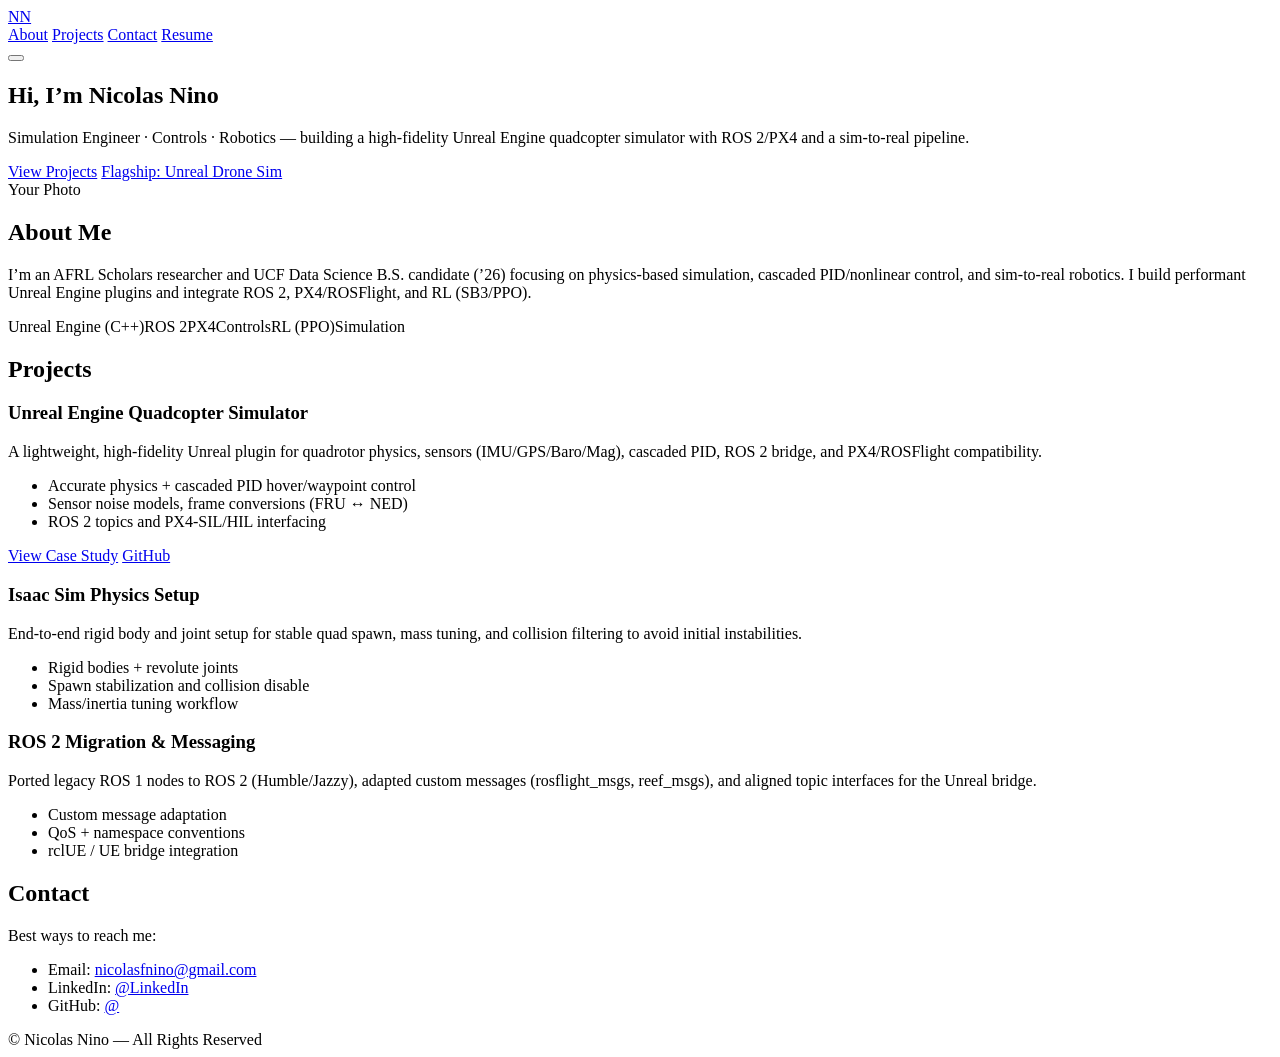
==== index.html @ 5be348af "Add files via upload" ====
<!DOCTYPE html>
<html lang="en">
<head>
  <meta charset="utf-8" />
  <meta name="viewport" content="width=device-width, initial-scale=1" />
  <title>Nicolas Nino — Portfolio</title>
  <meta name="description" content="Simulation Engineer portfolio — Unreal Engine drone simulation, controls, ROS 2, PX4, sim-to-real." />
  <link rel="preconnect" href="https://fonts.gstatic.com" crossorigin>
  <link href="https://fonts.googleapis.com/css2?family=Inter:wght@400;600;700&display=swap" rel="stylesheet">
  <link rel="stylesheet" href="assets/css/styles.css" />
  <link rel="icon" href="data:,">
  <script type="application/ld+json">
  {
    "@context": "https://schema.org",
    "@type": "Person",
    "name": "Nicolas Nino",
    "jobTitle": "Simulation Engineer",
    "url": "https://<your-github-username>.github.io",
    "sameAs": ["https://github.com/<your-github-username>", "https://www.linkedin.com/in/<your-linkedin>"]
  }
  </script>
</head>
<body>
  <header class="site-header">
    <div class="container nav-wrap">
      <a class="brand" href="/">NN</a>
      <nav id="main-nav" class="nav">
        <a href="#about">About</a>
        <a href="#projects">Projects</a>
        <a href="#contact">Contact</a>
        <a class="btn" href="Nicolas_Nino_Resume.pdf">Resume</a>
      </nav>
      <button class="hamburger" id="hamburger" aria-label="Toggle navigation" aria-expanded="false">
        <span></span><span></span><span></span>
      </button>
    </div>
  </header>

  <main>
    <section class="hero">
      <div class="container hero-grid">
        <div class="hero-text">
          <h1>Hi, I’m <span class="accent">Nicolas Nino</span></h1>
          <p class="subtitle">Simulation Engineer · Controls · Robotics — building a high‑fidelity Unreal Engine quadcopter simulator with ROS 2/PX4 and a sim‑to‑real pipeline.</p>
          <div class="cta-row">
            <a class="btn" href="#projects">View Projects</a>
            <a class="btn ghost" href="projects/unreal-drone.html">Flagship: Unreal Drone Sim</a>
          </div>
        </div>
        <div class="hero-photo">
          <!-- Replace with your own headshot at /assets/img/headshot.jpg -->
          <div class="photo-placeholder">Your Photo</div>
        </div>
      </div>
    </section>

    <section id="about" class="section">
      <div class="container">
        <h2>About Me</h2>
        <p>
          I’m an AFRL Scholars researcher and UCF Data Science B.S. candidate (’26) focusing on
          physics‑based simulation, cascaded PID/nonlinear control, and sim‑to‑real robotics.
          I build performant Unreal Engine plugins and integrate ROS 2, PX4/ROSFlight, and RL (SB3/PPO).
        </p>
        <p class="tags">
          <span>Unreal Engine (C++)</span><span>ROS 2</span><span>PX4</span><span>Controls</span><span>RL (PPO)</span><span>Simulation</span>
        </p>
      </div>
    </section>

    <section id="projects" class="section">
      <div class="container">
        <h2>Projects</h2>

        <div class="cards">
          <article class="card">
            <h3>Unreal Engine Quadcopter Simulator</h3>
            <p>A lightweight, high‑fidelity Unreal plugin for quadrotor physics, sensors (IMU/GPS/Baro/Mag), cascaded PID, ROS 2 bridge, and PX4/ROSFlight compatibility.</p>
            <ul class="bullets">
              <li>Accurate physics + cascaded PID hover/waypoint control</li>
              <li>Sensor noise models, frame conversions (FRU ↔ NED)</li>
              <li>ROS 2 topics and PX4‑SIL/HIL interfacing</li>
            </ul>
            <div class="card-actions">
              <a class="btn" href="projects/unreal-drone.html">View Case Study</a>
              <a class="btn ghost" href="https://github.com/<your-github-username>/<your-repo>">GitHub</a>
            </div>
          </article>

          <article class="card">
            <h3>Isaac Sim Physics Setup</h3>
            <p>End‑to‑end rigid body and joint setup for stable quad spawn, mass tuning, and collision filtering to avoid initial instabilities.</p>
            <ul class="bullets">
              <li>Rigid bodies + revolute joints</li>
              <li>Spawn stabilization and collision disable</li>
              <li>Mass/inertia tuning workflow</li>
            </ul>
          </article>

          <article class="card">
            <h3>ROS 2 Migration & Messaging</h3>
            <p>Ported legacy ROS 1 nodes to ROS 2 (Humble/Jazzy), adapted custom messages (rosflight_msgs, reef_msgs), and aligned topic interfaces for the Unreal bridge.</p>
            <ul class="bullets">
              <li>Custom message adaptation</li>
              <li>QoS + namespace conventions</li>
              <li>rclUE / UE bridge integration</li>
            </ul>
          </article>
        </div>
      </div>
    </section>

    <section id="contact" class="section">
      <div class="container">
        <h2>Contact</h2>
        <p>Best ways to reach me:</p>
        <ul class="contact-list">
          <li>Email: <a href="mailto:nicolasfnino@gmail.com">nicolasfnino@gmail.com</a></li>
          <li>LinkedIn: <a href="https://www.linkedin.com/in/<your-linkedin>">@LinkedIn</a></li>
          <li>GitHub: <a href="https://github.com/<your-github-username>">@<your-github-username></a></li>
        </ul>
      </div>
    </section>
  </main>

  <footer class="site-footer">
    <div class="container">
      © <span id="year"></span> Nicolas Nino — All Rights Reserved
    </div>
  </footer>

  <script src="assets/js/main.js"></script>
</body>
</html>
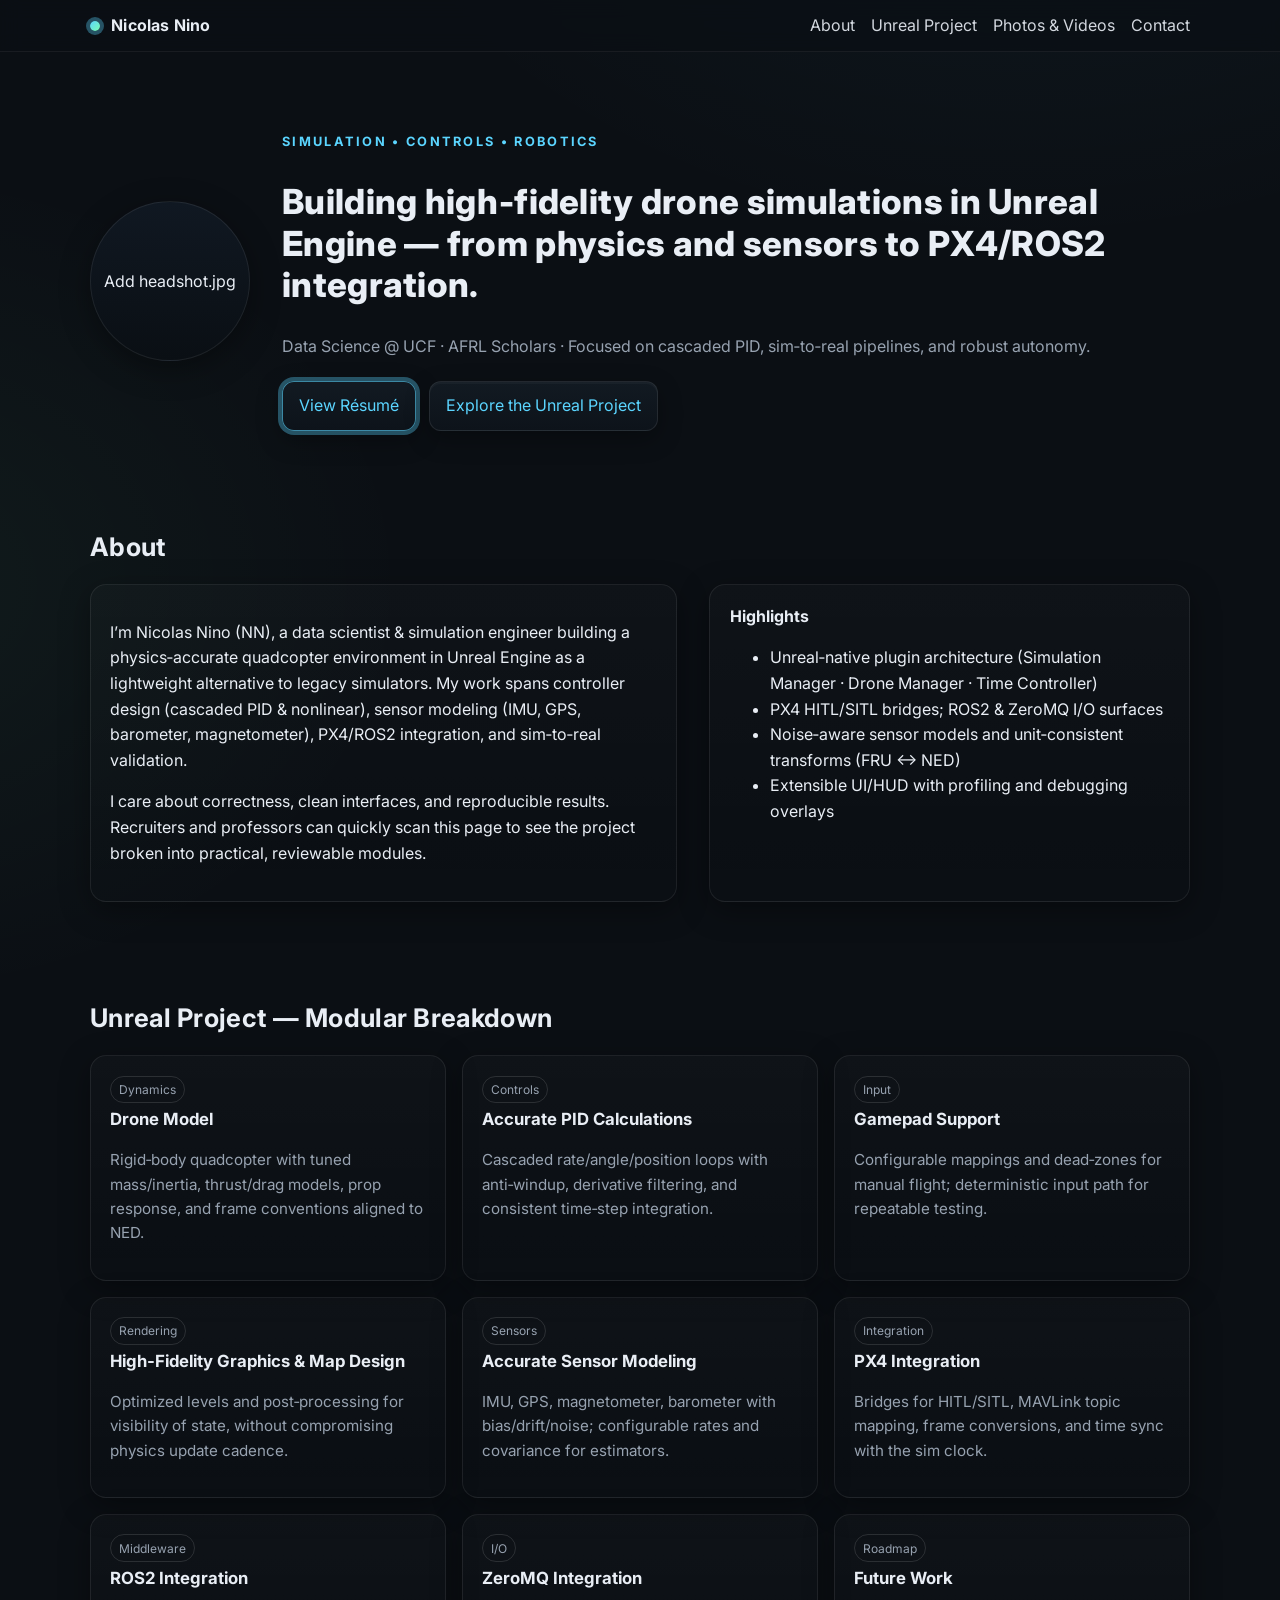
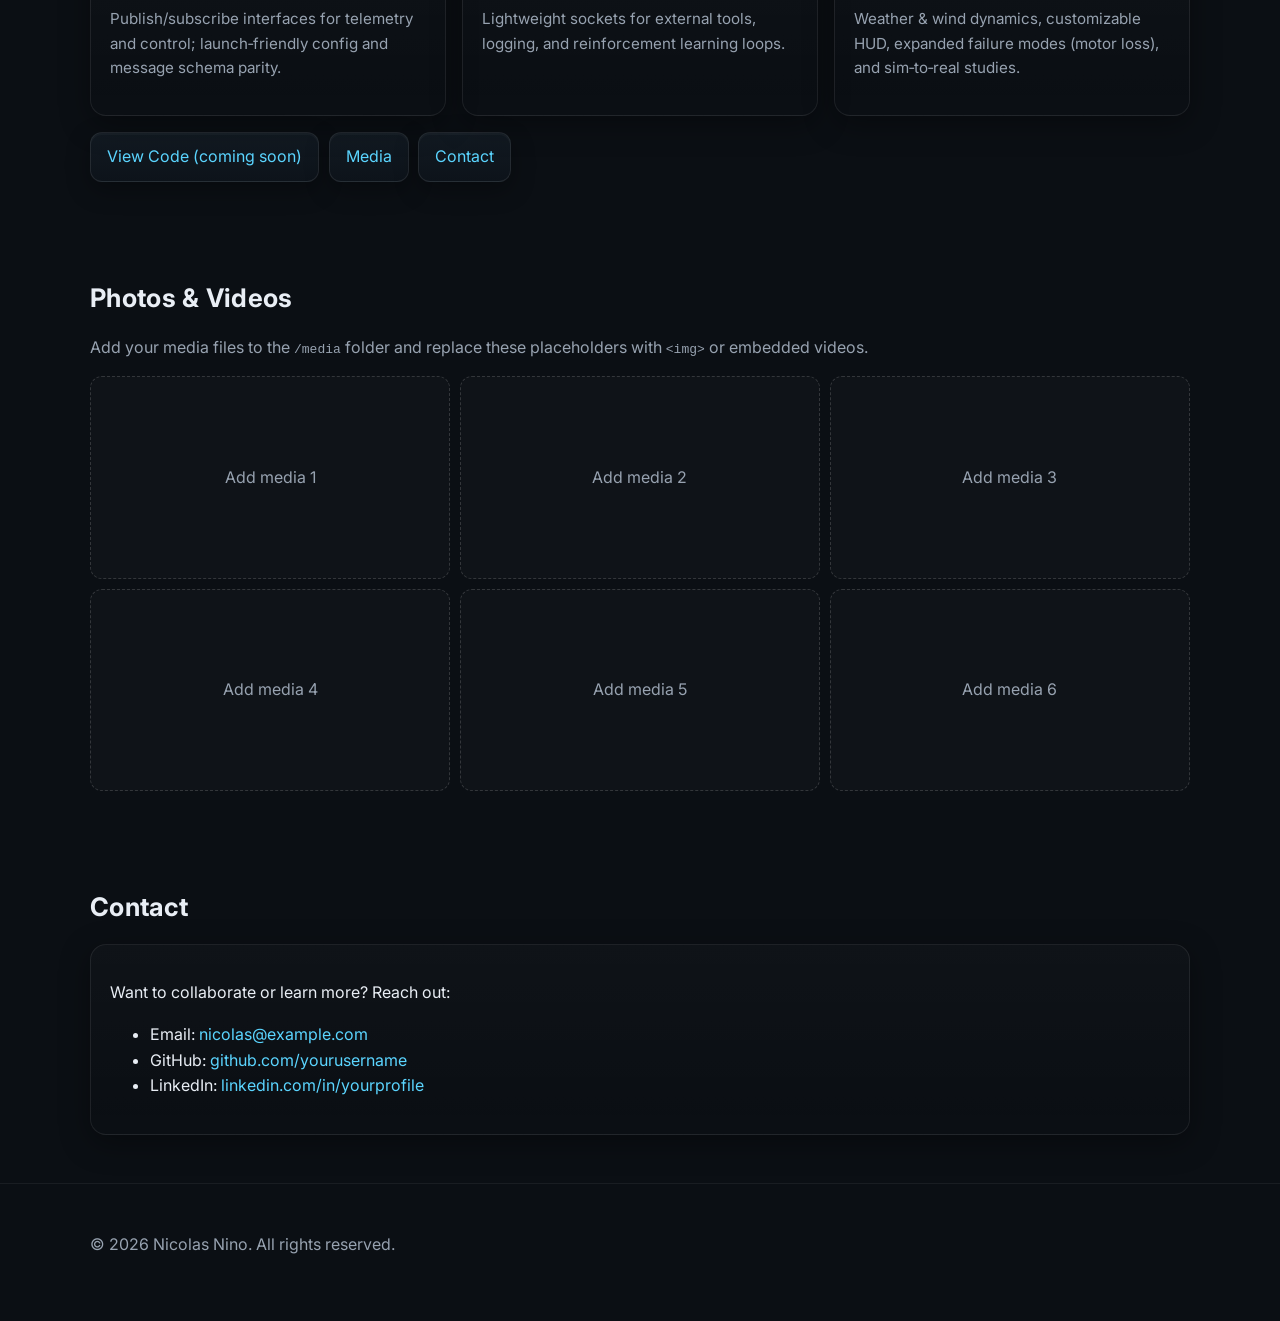
==== commit 136da384: "Push" ====
--- a/index.html
+++ b/index.html
@@ -4,131 +4,162 @@
   <meta charset="utf-8" />
   <meta name="viewport" content="width=device-width, initial-scale=1" />
   <title>Nicolas Nino — Portfolio</title>
-  <meta name="description" content="Simulation Engineer portfolio — Unreal Engine drone simulation, controls, ROS 2, PX4, sim-to-real." />
+  <meta name="description" content="Portfolio of Nicolas Nino — Unreal Engine drone simulation, controls, robotics, and research." />
+  <link rel="preconnect" href="https://fonts.googleapis.com">
   <link rel="preconnect" href="https://fonts.gstatic.com" crossorigin>
-  <link href="https://fonts.googleapis.com/css2?family=Inter:wght@400;600;700&display=swap" rel="stylesheet">
-  <link rel="stylesheet" href="assets/css/styles.css" />
-  <link rel="icon" href="data:,">
-  <script type="application/ld+json">
-  {
-    "@context": "https://schema.org",
-    "@type": "Person",
-    "name": "Nicolas Nino",
-    "jobTitle": "Simulation Engineer",
-    "url": "https://<your-github-username>.github.io",
-    "sameAs": ["https://github.com/<your-github-username>", "https://www.linkedin.com/in/<your-linkedin>"]
-  }
-  </script>
+  <link href="https://fonts.googleapis.com/css2?family=Inter:wght@300;400;500;600;700;800&display=swap" rel="stylesheet">
+  <link rel="stylesheet" href="assets/style.css">
 </head>
 <body>
-  <header class="site-header">
-    <div class="container nav-wrap">
-      <a class="brand" href="/">NN</a>
-      <nav id="main-nav" class="nav">
+  <header class="nav">
+    <div class="container nav-inner">
+      <div class="brand"><span class="dot"></span> <span>Nicolas Nino</span></div>
+      <nav class="nav-links">
         <a href="#about">About</a>
-        <a href="#projects">Projects</a>
+        <a href="#projects">Unreal Project</a>
+        <a href="#gallery">Photos & Videos</a>
         <a href="#contact">Contact</a>
-        <a class="btn" href="Nicolas_Nino_Resume.pdf">Resume</a>
       </nav>
-      <button class="hamburger" id="hamburger" aria-label="Toggle navigation" aria-expanded="false">
-        <span></span><span></span><span></span>
-      </button>
     </div>
   </header>
 
-  <main>
+  <main class="container">
+    <!-- HERO -->
     <section class="hero">
-      <div class="container hero-grid">
-        <div class="hero-text">
-          <h1>Hi, I’m <span class="accent">Nicolas Nino</span></h1>
-          <p class="subtitle">Simulation Engineer · Controls · Robotics — building a high‑fidelity Unreal Engine quadcopter simulator with ROS 2/PX4 and a sim‑to‑real pipeline.</p>
-          <div class="cta-row">
-            <a class="btn" href="#projects">View Projects</a>
-            <a class="btn ghost" href="projects/unreal-drone.html">Flagship: Unreal Drone Sim</a>
-          </div>
-        </div>
-        <div class="hero-photo">
-          <!-- Replace with your own headshot at /assets/img/headshot.jpg -->
-          <div class="photo-placeholder">Your Photo</div>
+      <div class="headshot">
+        <!-- Replace src with your headshot file, e.g., headshot.jpg placed in the repo root -->
+        <img src="headshot.jpg" alt="Headshot of Nicolas Nino" onerror="this.parentElement.innerHTML='Add headshot.jpg'"/>
+      </div>
+      <div>
+        <div class="kicker">Simulation • Controls • Robotics</div>
+        <h1 class="tagline">Building high‑fidelity drone simulations in Unreal Engine — from physics and sensors to PX4/ROS2 integration.</h1>
+        <p class="subline">Data Science @ UCF · AFRL Scholars · Focused on cascaded PID, sim‑to‑real pipelines, and robust autonomy.</p>
+        <div class="cta">
+          <!-- Replace resume.pdf with your actual file name -->
+          <a class="btn primary" href="resume.pdf" target="_blank" rel="noopener">View Résumé</a>
+          <a class="btn" href="#projects">Explore the Unreal Project</a>
         </div>
       </div>
     </section>
 
-    <section id="about" class="section">
-      <div class="container">
-        <h2>About Me</h2>
-        <p>
-          I’m an AFRL Scholars researcher and UCF Data Science B.S. candidate (’26) focusing on
-          physics‑based simulation, cascaded PID/nonlinear control, and sim‑to‑real robotics.
-          I build performant Unreal Engine plugins and integrate ROS 2, PX4/ROSFlight, and RL (SB3/PPO).
-        </p>
-        <p class="tags">
-          <span>Unreal Engine (C++)</span><span>ROS 2</span><span>PX4</span><span>Controls</span><span>RL (PPO)</span><span>Simulation</span>
-        </p>
-      </div>
-    </section>
-
-    <section id="projects" class="section">
-      <div class="container">
-        <h2>Projects</h2>
-
-        <div class="cards">
-          <article class="card">
-            <h3>Unreal Engine Quadcopter Simulator</h3>
-            <p>A lightweight, high‑fidelity Unreal plugin for quadrotor physics, sensors (IMU/GPS/Baro/Mag), cascaded PID, ROS 2 bridge, and PX4/ROSFlight compatibility.</p>
-            <ul class="bullets">
-              <li>Accurate physics + cascaded PID hover/waypoint control</li>
-              <li>Sensor noise models, frame conversions (FRU ↔ NED)</li>
-              <li>ROS 2 topics and PX4‑SIL/HIL interfacing</li>
-            </ul>
-            <div class="card-actions">
-              <a class="btn" href="projects/unreal-drone.html">View Case Study</a>
-              <a class="btn ghost" href="https://github.com/<your-github-username>/<your-repo>">GitHub</a>
-            </div>
-          </article>
-
-          <article class="card">
-            <h3>Isaac Sim Physics Setup</h3>
-            <p>End‑to‑end rigid body and joint setup for stable quad spawn, mass tuning, and collision filtering to avoid initial instabilities.</p>
-            <ul class="bullets">
-              <li>Rigid bodies + revolute joints</li>
-              <li>Spawn stabilization and collision disable</li>
-              <li>Mass/inertia tuning workflow</li>
-            </ul>
-          </article>
-
-          <article class="card">
-            <h3>ROS 2 Migration & Messaging</h3>
-            <p>Ported legacy ROS 1 nodes to ROS 2 (Humble/Jazzy), adapted custom messages (rosflight_msgs, reef_msgs), and aligned topic interfaces for the Unreal bridge.</p>
-            <ul class="bullets">
-              <li>Custom message adaptation</li>
-              <li>QoS + namespace conventions</li>
-              <li>rclUE / UE bridge integration</li>
-            </ul>
-          </article>
+    <!-- ABOUT -->
+    <section id="about">
+      <h2>About</h2>
+      <div class="about">
+        <div class="card">
+          <p>
+            I’m Nicolas Nino (NN), a data scientist & simulation engineer building a physics‑accurate quadcopter environment in Unreal Engine as a lightweight alternative to legacy simulators. My work spans
+            controller design (cascaded PID & nonlinear), sensor modeling (IMU, GPS, barometer, magnetometer), PX4/ROS2 integration, and sim‑to‑real validation.
+          </p>
+          <p>
+            I care about correctness, clean interfaces, and reproducible results. Recruiters and professors can quickly scan this page to see the project broken into practical, reviewable modules.
+          </p>
+        </div>
+        <div class="card">
+          <strong>Highlights</strong>
+          <ul>
+            <li>Unreal‑native plugin architecture (Simulation Manager · Drone Manager · Time Controller)</li>
+            <li>PX4 HITL/SITL bridges; ROS2 & ZeroMQ I/O surfaces</li>
+            <li>Noise‑aware sensor models and unit‑consistent transforms (FRU ↔ NED)</li>
+            <li>Extensible UI/HUD with profiling and debugging overlays</li>
+          </ul>
         </div>
       </div>
     </section>
 
-    <section id="contact" class="section">
-      <div class="container">
-        <h2>Contact</h2>
-        <p>Best ways to reach me:</p>
-        <ul class="contact-list">
-          <li>Email: <a href="mailto:nicolasfnino@gmail.com">nicolasfnino@gmail.com</a></li>
-          <li>LinkedIn: <a href="https://www.linkedin.com/in/<your-linkedin>">@LinkedIn</a></li>
-          <li>GitHub: <a href="https://github.com/<your-github-username>">@<your-github-username></a></li>
+    <!-- PROJECTS -->
+    <section id="projects">
+      <h2>Unreal Project — Modular Breakdown</h2>
+      <div class="grid">
+        <article class="card proj">
+          <span class="pill">Dynamics</span>
+          <h3>Drone Model</h3>
+          <p>Rigid‑body quadcopter with tuned mass/inertia, thrust/drag models, prop response, and frame conventions aligned to NED.</p>
+        </article>
+        <article class="card proj">
+          <span class="pill">Controls</span>
+          <h3>Accurate PID Calculations</h3>
+          <p>Cascaded rate/angle/position loops with anti‑windup, derivative filtering, and consistent time‑step integration.</p>
+        </article>
+        <article class="card proj">
+          <span class="pill">Input</span>
+          <h3>Gamepad Support</h3>
+          <p>Configurable mappings and dead‑zones for manual flight; deterministic input path for repeatable testing.</p>
+        </article>
+        <article class="card proj">
+          <span class="pill">Rendering</span>
+          <h3>High‑Fidelity Graphics & Map Design</h3>
+          <p>Optimized levels and post‑processing for visibility of state, without compromising physics update cadence.</p>
+        </article>
+        <article class="card proj">
+          <span class="pill">Sensors</span>
+          <h3>Accurate Sensor Modeling</h3>
+          <p>IMU, GPS, magnetometer, barometer with bias/drift/noise; configurable rates and covariance for estimators.</p>
+        </article>
+        <article class="card proj">
+          <span class="pill">Integration</span>
+          <h3>PX4 Integration</h3>
+          <p>Bridges for HITL/SITL, MAVLink topic mapping, frame conversions, and time sync with the sim clock.</p>
+        </article>
+        <article class="card proj">
+          <span class="pill">Middleware</span>
+          <h3>ROS2 Integration</h3>
+          <p>Publish/subscribe interfaces for telemetry and control; launch‑friendly config and message schema parity.</p>
+        </article>
+        <article class="card proj">
+          <span class="pill">I/O</span>
+          <h3>ZeroMQ Integration</h3>
+          <p>Lightweight sockets for external tools, logging, and reinforcement learning loops.</p>
+        </article>
+        <article class="card proj">
+          <span class="pill">Roadmap</span>
+          <h3>Future Work</h3>
+          <p>Weather & wind dynamics, customizable HUD, expanded failure modes (motor loss), and sim‑to‑real studies.</p>
+        </article>
+      </div>
+
+      <!-- Optional: quick links row; replace # with actual repo/video links when ready -->
+      <div class="button-row">
+        <a class="btn" href="#">View Code (coming soon)</a>
+        <a class="btn" href="#gallery">Media</a>
+        <a class="btn" href="#contact">Contact</a>
+      </div>
+    </section>
+
+    <!-- GALLERY / MEDIA PLACEHOLDER -->
+    <section id="gallery">
+      <h2>Photos & Videos</h2>
+      <p class="subline">Add your media files to the <code>/media</code> folder and replace these placeholders with <code>&lt;img&gt;</code> or embedded videos.</p>
+      <div class="gallery">
+        <div class="ph">Add media 1</div>
+        <div class="ph">Add media 2</div>
+        <div class="ph">Add media 3</div>
+        <div class="ph">Add media 4</div>
+        <div class="ph">Add media 5</div>
+        <div class="ph">Add media 6</div>
+      </div>
+    </section>
+
+    <!-- CONTACT -->
+    <section id="contact">
+      <h2>Contact</h2>
+      <div class="card">
+        <p>Want to collaborate or learn more? Reach out:</p>
+        <ul>
+          <li>Email: <a href="mailto:nicolas@example.com">nicolas@example.com</a></li>
+          <li>GitHub: <a href="https://github.com/yourusername" target="_blank" rel="noopener">github.com/yourusername</a></li>
+          <li>LinkedIn: <a href="https://www.linkedin.com/in/yourprofile" target="_blank" rel="noopener">linkedin.com/in/yourprofile</a></li>
         </ul>
       </div>
     </section>
   </main>
 
-  <footer class="site-footer">
+  <footer>
     <div class="container">
-      © <span id="year"></span> Nicolas Nino — All Rights Reserved
+      <div>© <span id="y"></span> Nicolas Nino. All rights reserved.</div>
     </div>
   </footer>
 
-  <script src="assets/js/main.js"></script>
+  <script src="assets/script.js"></script>
 </body>
 </html>
--- a/assets/style.css
+++ b/assets/style.css
@@ -0,0 +1,82 @@
+:root {
+  --bg: #0b0f14;
+  --surface: #0f151c;
+  --muted: #97a2b0;
+  --text: #e9eef5;
+  --accent: #5bd5ff;
+  --accent-2: #7bffb2;
+  --card: #121a22;
+  --card-2: #0d131a;
+  --ring: rgba(91, 213, 255, 0.35);
+  --radius: 16px;
+  --shadow: 0 8px 30px rgba(0,0,0,.35);
+}
+* { box-sizing: border-box; }
+html, body { margin: 0; padding: 0; }
+body {
+  font-family: Inter, system-ui, -apple-system, Segoe UI, Roboto, Helvetica, Arial, 'Apple Color Emoji', 'Segoe UI Emoji';
+  color: var(--text);
+  background: radial-gradient(1200px 900px at 80% -10%, rgba(91,213,255,0.06), transparent 60%),
+              radial-gradient(900px 700px at -10% 20%, rgba(123,255,178,0.05), transparent 60%),
+              var(--bg);
+  line-height: 1.6;
+  -webkit-font-smoothing: antialiased;
+  -moz-osx-font-smoothing: grayscale;
+}
+a { color: var(--accent); text-decoration: none; }
+a:hover { text-decoration: underline; }
+.container { width: min(1100px, 92%); margin: 0 auto; }
+header.nav {
+  position: sticky; top: 0; z-index: 50;
+  backdrop-filter: blur(10px);
+  background: rgba(11,15,20,.7);
+  border-bottom: 1px solid rgba(255,255,255,.06);
+}
+.nav-inner{ display: flex; align-items: center; justify-content: space-between; padding: .8rem 0; }
+.brand { display:flex; align-items:center; gap:.7rem; font-weight:700; letter-spacing:.2px; }
+.brand .dot { width:10px; height:10px; border-radius:50%; background: linear-gradient(135deg, var(--accent), var(--accent-2)); box-shadow:0 0 0 4px var(--ring); }
+.nav a { color: var(--text); opacity:.9; }
+.nav-links { display:flex; gap:1rem; flex-wrap:wrap; }
+
+/* Hero */
+.hero { padding: 5rem 0 3rem; display:grid; grid-template-columns: 160px 1fr; gap: 2rem; align-items:center; }
+.headshot { width:160px; height:160px; border-radius:50%; background:linear-gradient(180deg, #101822, #0a0f14); border:1px solid rgba(255,255,255,.08); box-shadow: var(--shadow); overflow:hidden; display:grid; place-items:center; }
+.headshot img { width:100%; height:100%; object-fit:cover; display:block; }
+.tagline { font-size: clamp(1.4rem, 1.2rem + 1.2vw, 2.2rem); font-weight:800; line-height:1.2; letter-spacing:.3px; }
+.subline { color: var(--muted); margin-top:.6rem; }
+.cta { display:flex; flex-wrap:wrap; gap:.8rem; margin-top:1.3rem; }
+.btn {
+  display:inline-flex; align-items:center; gap:.5rem; padding:.7rem 1rem; border-radius:12px;
+  border:1px solid rgba(255,255,255,.09); background:linear-gradient(180deg,var(--card),var(--card-2));
+  box-shadow:0 2px 0 rgba(255,255,255,.03) inset, 0 8px 24px rgba(0,0,0,.3);
+}
+.btn.primary { border-color: rgba(91,213,255,.6); box-shadow:0 0 0 4px var(--ring), 0 8px 24px rgba(0,0,0,.35); }
+.btn:hover { transform: translateY(-1px); transition: transform .15s ease; text-decoration:none; }
+
+/* Sections */
+section { padding: 3rem 0; }
+section h2 { font-size: 1.6rem; margin: 0 0 1rem; letter-spacing:.3px; }
+.kicker { color: var(--accent); text-transform: uppercase; font-size:.8rem; letter-spacing:.18em; font-weight:700; }
+
+/* About */
+.about { display:grid; grid-template-columns: 1.1fr .9fr; gap:2rem; }
+.card { background: linear-gradient(180deg, rgba(255,255,255,.02), rgba(255,255,255,.00)); border:1px solid rgba(255,255,255,.08); border-radius: var(--radius); padding: 1.2rem; box-shadow: var(--shadow); }
+
+/* Project Grid */
+.grid { display:grid; grid-template-columns: repeat(3, 1fr); gap:1rem; }
+@media (max-width: 980px) { .grid { grid-template-columns: repeat(2, 1fr); } .about { grid-template-columns: 1fr; } .hero { grid-template-columns: 1fr; } }
+@media (max-width: 640px) { .grid { grid-template-columns: 1fr; } .hero { text-align:center; } .cta { justify-content:center; } }
+.proj { position: relative; overflow:hidden; }
+.proj h3 { margin:.2rem 0 .3rem; font-size:1.05rem; }
+.proj p { color: var(--muted); font-size:.95rem; }
+.pill { display:inline-block; border:1px solid rgba(255,255,255,.12); padding:.2rem .5rem; border-radius:999px; font-size:.75rem; color:var(--muted); }
+
+/* Gallery Placeholder */
+.gallery { display:grid; grid-template-columns: repeat(3, 1fr); gap: .6rem; }
+.ph { aspect-ratio: 16/9; border-radius: 12px; border:1px dashed rgba(255,255,255,.15); display:grid; place-items:center; color:var(--muted); background: rgba(255,255,255,.02); }
+
+/* Button row under projects */
+.button-row { margin-top:1rem; display:flex; gap:.6rem; flex-wrap:wrap; }
+
+/* Footer */
+footer { padding: 3rem 0 4rem; color: var(--muted); border-top:1px solid rgba(255,255,255,.06); }
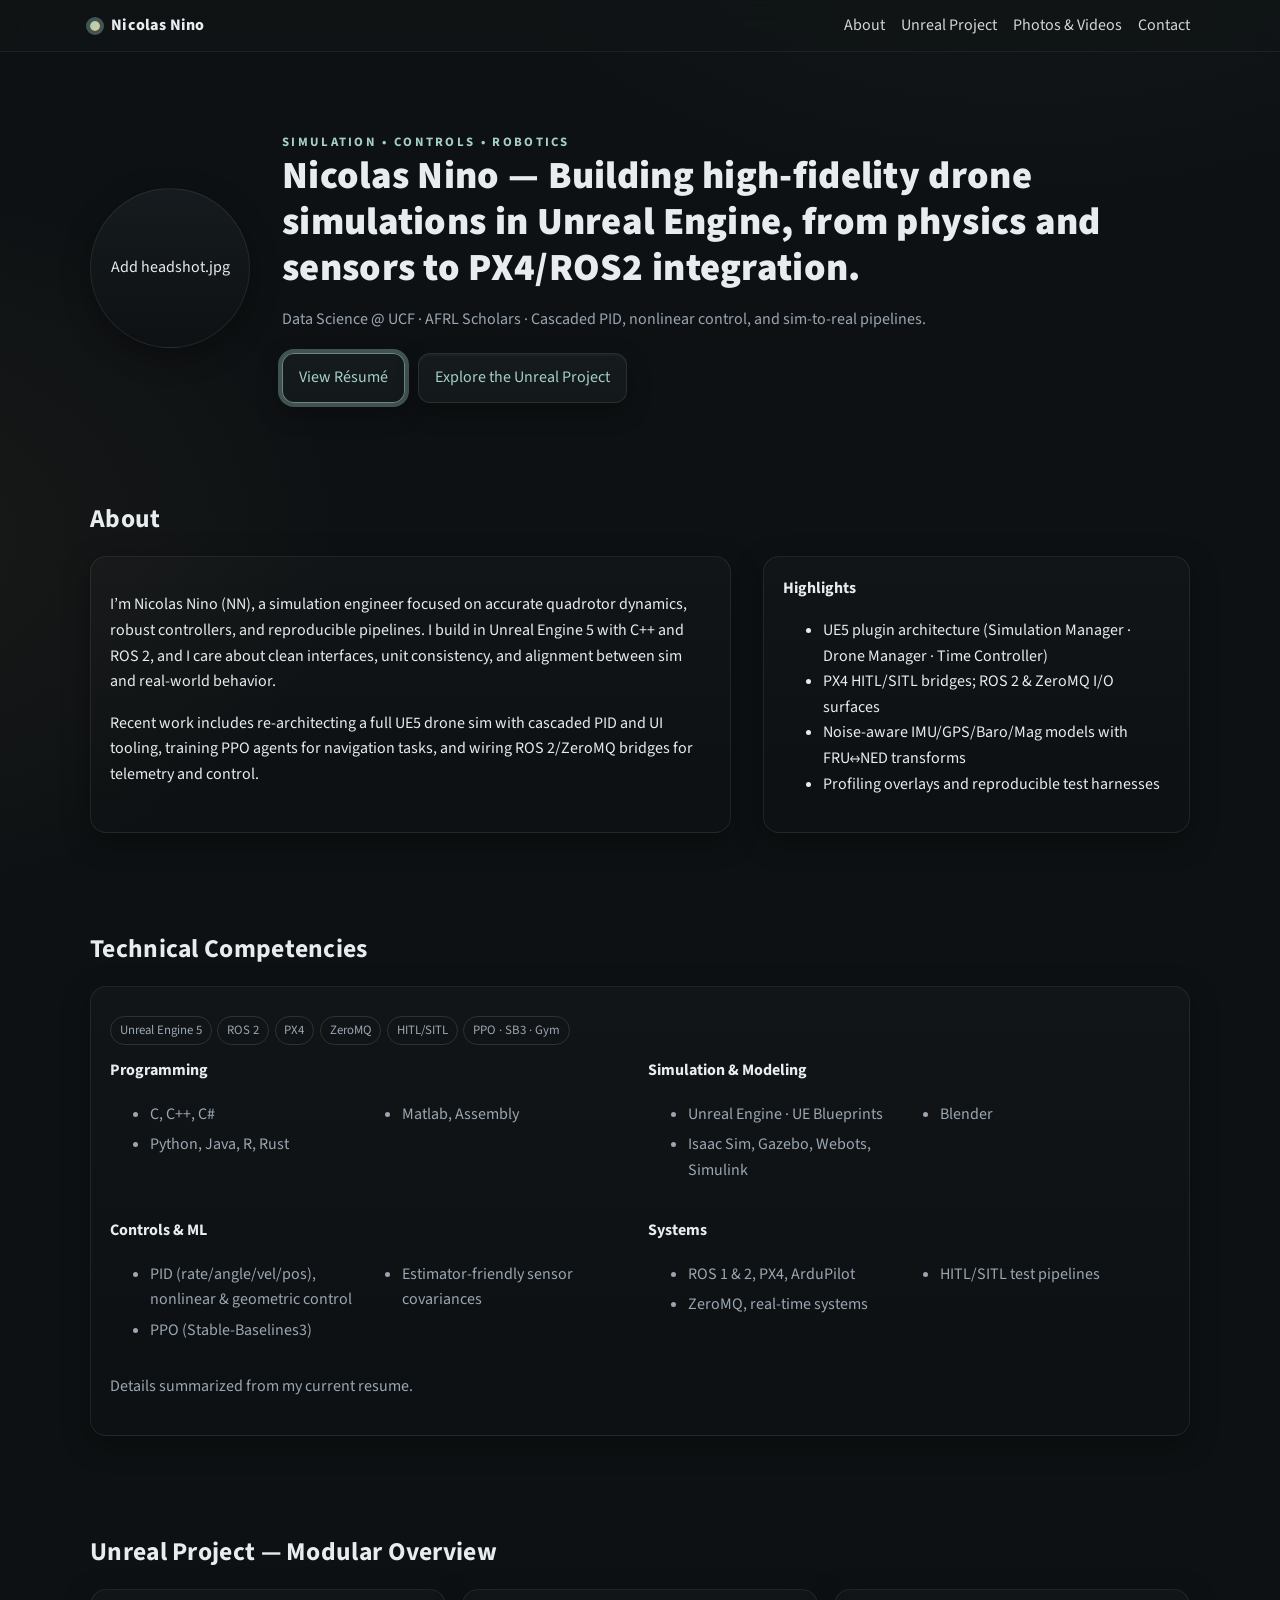
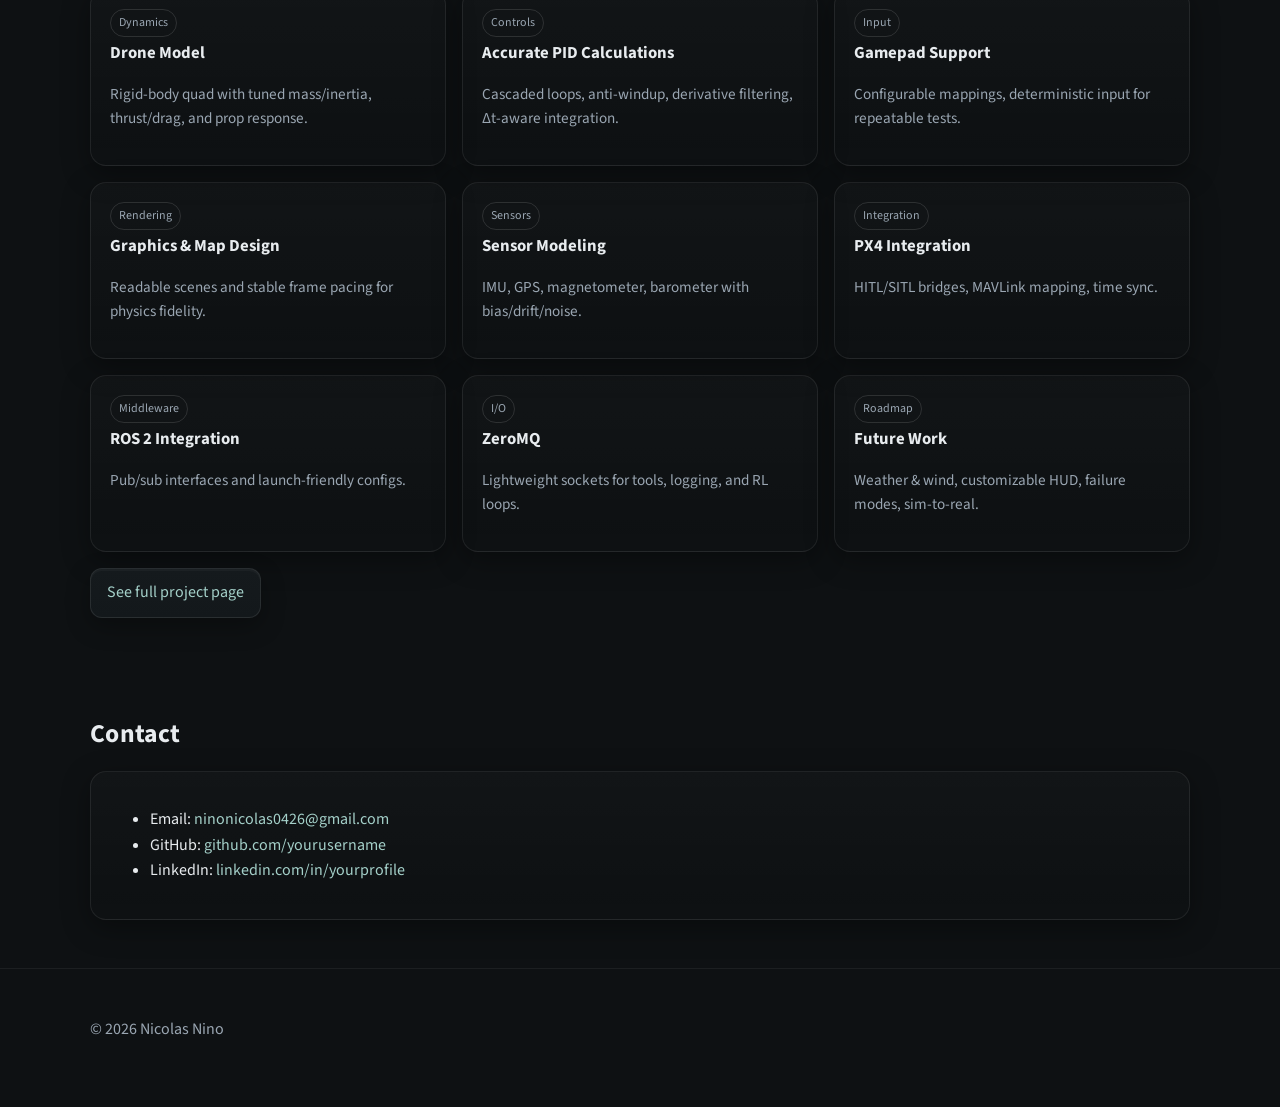
==== commit 04b569a6: "Push" ====
--- a/index.html
+++ b/index.html
@@ -3,12 +3,12 @@
 <head>
   <meta charset="utf-8" />
   <meta name="viewport" content="width=device-width, initial-scale=1" />
-  <title>Nicolas Nino — Portfolio</title>
-  <meta name="description" content="Portfolio of Nicolas Nino — Unreal Engine drone simulation, controls, robotics, and research." />
+  <title>Nicolas Nino — High‑Fidelity Drone Simulation & Controls</title>
+  <meta name="description" content="Portfolio of Nicolas Nino — simulation engineer focused on Unreal Engine drone physics, controls, and sim‑to‑real." />
   <link rel="preconnect" href="https://fonts.googleapis.com">
   <link rel="preconnect" href="https://fonts.gstatic.com" crossorigin>
-  <link href="https://fonts.googleapis.com/css2?family=Inter:wght@300;400;500;600;700;800&display=swap" rel="stylesheet">
-  <link rel="stylesheet" href="assets/style.css">
+  <link href="https://fonts.googleapis.com/css2?family=Source+Sans+3:wght@300;400;600;700;900&display=swap" rel="stylesheet">
+  <link rel="stylesheet" href="assets/style.css" />
 </head>
 <body>
   <header class="nav">
@@ -16,8 +16,8 @@
       <div class="brand"><span class="dot"></span> <span>Nicolas Nino</span></div>
       <nav class="nav-links">
         <a href="#about">About</a>
-        <a href="#projects">Unreal Project</a>
-        <a href="#gallery">Photos & Videos</a>
+        <a href="projects.html">Unreal Project</a>
+        <a href="media.html">Photos & Videos</a>
         <a href="#contact">Contact</a>
       </nav>
     </div>
@@ -27,17 +27,15 @@
     <!-- HERO -->
     <section class="hero">
       <div class="headshot">
-        <!-- Replace src with your headshot file, e.g., headshot.jpg placed in the repo root -->
         <img src="headshot.jpg" alt="Headshot of Nicolas Nino" onerror="this.parentElement.innerHTML='Add headshot.jpg'"/>
       </div>
       <div>
         <div class="kicker">Simulation • Controls • Robotics</div>
-        <h1 class="tagline">Building high‑fidelity drone simulations in Unreal Engine — from physics and sensors to PX4/ROS2 integration.</h1>
-        <p class="subline">Data Science @ UCF · AFRL Scholars · Focused on cascaded PID, sim‑to‑real pipelines, and robust autonomy.</p>
+        <h1 class="tagline">Nicolas Nino — Building high‑fidelity drone simulations in Unreal Engine, from physics and sensors to PX4/ROS2 integration.</h1>
+        <p class="subline">Data Science @ UCF · AFRL Scholars · Cascaded PID, nonlinear control, and sim‑to‑real pipelines.</p>
         <div class="cta">
-          <!-- Replace resume.pdf with your actual file name -->
           <a class="btn primary" href="resume.pdf" target="_blank" rel="noopener">View Résumé</a>
-          <a class="btn" href="#projects">Explore the Unreal Project</a>
+          <a class="btn" href="projects.html">Explore the Unreal Project</a>
         </div>
       </div>
     </section>
@@ -48,95 +46,90 @@
       <div class="about">
         <div class="card">
           <p>
-            I’m Nicolas Nino (NN), a data scientist & simulation engineer building a physics‑accurate quadcopter environment in Unreal Engine as a lightweight alternative to legacy simulators. My work spans
-            controller design (cascaded PID & nonlinear), sensor modeling (IMU, GPS, barometer, magnetometer), PX4/ROS2 integration, and sim‑to‑real validation.
+            I’m Nicolas Nino (NN), a simulation engineer focused on accurate quadrotor dynamics, robust controllers, and reproducible pipelines. I build in Unreal Engine 5 with C++ and ROS 2, and I care about clean interfaces, unit consistency, and alignment between sim and real‑world behavior.
           </p>
           <p>
-            I care about correctness, clean interfaces, and reproducible results. Recruiters and professors can quickly scan this page to see the project broken into practical, reviewable modules.
+            Recent work includes re‑architecting a full UE5 drone sim with cascaded PID and UI tooling, training PPO agents for navigation tasks, and wiring ROS 2/ZeroMQ bridges for telemetry and control.
           </p>
         </div>
         <div class="card">
           <strong>Highlights</strong>
           <ul>
-            <li>Unreal‑native plugin architecture (Simulation Manager · Drone Manager · Time Controller)</li>
-            <li>PX4 HITL/SITL bridges; ROS2 & ZeroMQ I/O surfaces</li>
-            <li>Noise‑aware sensor models and unit‑consistent transforms (FRU ↔ NED)</li>
-            <li>Extensible UI/HUD with profiling and debugging overlays</li>
+            <li>UE5 plugin architecture (Simulation Manager · Drone Manager · Time Controller)</li>
+            <li>PX4 HITL/SITL bridges; ROS 2 & ZeroMQ I/O surfaces</li>
+            <li>Noise‑aware IMU/GPS/Baro/Mag models with FRU↔NED transforms</li>
+            <li>Profiling overlays and reproducible test harnesses</li>
           </ul>
         </div>
       </div>
     </section>
 
-    <!-- PROJECTS -->
-    <section id="projects">
-      <h2>Unreal Project — Modular Breakdown</h2>
-      <div class="grid">
-        <article class="card proj">
-          <span class="pill">Dynamics</span>
-          <h3>Drone Model</h3>
-          <p>Rigid‑body quadcopter with tuned mass/inertia, thrust/drag models, prop response, and frame conventions aligned to NED.</p>
-        </article>
-        <article class="card proj">
-          <span class="pill">Controls</span>
-          <h3>Accurate PID Calculations</h3>
-          <p>Cascaded rate/angle/position loops with anti‑windup, derivative filtering, and consistent time‑step integration.</p>
-        </article>
-        <article class="card proj">
-          <span class="pill">Input</span>
-          <h3>Gamepad Support</h3>
-          <p>Configurable mappings and dead‑zones for manual flight; deterministic input path for repeatable testing.</p>
-        </article>
-        <article class="card proj">
-          <span class="pill">Rendering</span>
-          <h3>High‑Fidelity Graphics & Map Design</h3>
-          <p>Optimized levels and post‑processing for visibility of state, without compromising physics update cadence.</p>
-        </article>
-        <article class="card proj">
-          <span class="pill">Sensors</span>
-          <h3>Accurate Sensor Modeling</h3>
-          <p>IMU, GPS, magnetometer, barometer with bias/drift/noise; configurable rates and covariance for estimators.</p>
-        </article>
-        <article class="card proj">
-          <span class="pill">Integration</span>
-          <h3>PX4 Integration</h3>
-          <p>Bridges for HITL/SITL, MAVLink topic mapping, frame conversions, and time sync with the sim clock.</p>
-        </article>
-        <article class="card proj">
-          <span class="pill">Middleware</span>
-          <h3>ROS2 Integration</h3>
-          <p>Publish/subscribe interfaces for telemetry and control; launch‑friendly config and message schema parity.</p>
-        </article>
-        <article class="card proj">
-          <span class="pill">I/O</span>
-          <h3>ZeroMQ Integration</h3>
-          <p>Lightweight sockets for external tools, logging, and reinforcement learning loops.</p>
-        </article>
-        <article class="card proj">
-          <span class="pill">Roadmap</span>
-          <h3>Future Work</h3>
-          <p>Weather & wind dynamics, customizable HUD, expanded failure modes (motor loss), and sim‑to‑real studies.</p>
-        </article>
-      </div>
-
-      <!-- Optional: quick links row; replace # with actual repo/video links when ready -->
-      <div class="button-row">
-        <a class="btn" href="#">View Code (coming soon)</a>
-        <a class="btn" href="#gallery">Media</a>
-        <a class="btn" href="#contact">Contact</a>
+    <!-- TECHNICAL COMPETENCIES -->
+    <section id="competencies">
+      <h2>Technical Competencies</h2>
+      <div class="card">
+        <div class="badges">
+          <span class="badge">Unreal Engine 5</span>
+          <span class="badge">ROS 2</span>
+          <span class="badge">PX4</span>
+          <span class="badge">ZeroMQ</span>
+          <span class="badge">HITL/SITL</span>
+          <span class="badge">PPO · SB3 · Gym</span>
+        </div>
+        <div style="margin-top:.8rem; display:grid; grid-template-columns: 1fr 1fr; gap:1rem">
+          <div>
+            <strong>Programming</strong>
+            <ul class="list-compact">
+              <li>C, C++, C#</li>
+              <li>Python, Java, R, Rust</li>
+              <li>Matlab, Assembly</li>
+            </ul>
+          </div>
+          <div>
+            <strong>Simulation & Modeling</strong>
+            <ul class="list-compact">
+              <li>Unreal Engine · UE Blueprints</li>
+              <li>Isaac Sim, Gazebo, Webots, Simulink</li>
+              <li>Blender</li>
+            </ul>
+          </div>
+          <div>
+            <strong>Controls & ML</strong>
+            <ul class="list-compact">
+              <li>PID (rate/angle/vel/pos), nonlinear & geometric control</li>
+              <li>PPO (Stable‑Baselines3)</li>
+              <li>Estimator‑friendly sensor covariances</li>
+            </ul>
+          </div>
+          <div>
+            <strong>Systems</strong>
+            <ul class="list-compact">
+              <li>ROS 1 & 2, PX4, ArduPilot</li>
+              <li>ZeroMQ, real‑time systems</li>
+              <li>HITL/SITL test pipelines</li>
+            </ul>
+          </div>
+        </div>
+        <p class="subline" style="margin-top:.8rem">Details summarized from my current resume.</p>
       </div>
     </section>
 
-    <!-- GALLERY / MEDIA PLACEHOLDER -->
-    <section id="gallery">
-      <h2>Photos & Videos</h2>
-      <p class="subline">Add your media files to the <code>/media</code> folder and replace these placeholders with <code>&lt;img&gt;</code> or embedded videos.</p>
-      <div class="gallery">
-        <div class="ph">Add media 1</div>
-        <div class="ph">Add media 2</div>
-        <div class="ph">Add media 3</div>
-        <div class="ph">Add media 4</div>
-        <div class="ph">Add media 5</div>
-        <div class="ph">Add media 6</div>
+    <!-- PROJECT PREVIEW ON HOME -->
+    <section id="projects-preview">
+      <h2>Unreal Project — Modular Overview</h2>
+      <div class="grid">
+        <article class="card proj"><span class="pill">Dynamics</span><h3>Drone Model</h3><p>Rigid‑body quad with tuned mass/inertia, thrust/drag, and prop response.</p></article>
+        <article class="card proj"><span class="pill">Controls</span><h3>Accurate PID Calculations</h3><p>Cascaded loops, anti‑windup, derivative filtering, Δt‑aware integration.</p></article>
+        <article class="card proj"><span class="pill">Input</span><h3>Gamepad Support</h3><p>Configurable mappings, deterministic input for repeatable tests.</p></article>
+        <article class="card proj"><span class="pill">Rendering</span><h3>Graphics & Map Design</h3><p>Readable scenes and stable frame pacing for physics fidelity.</p></article>
+        <article class="card proj"><span class="pill">Sensors</span><h3>Sensor Modeling</h3><p>IMU, GPS, magnetometer, barometer with bias/drift/noise.</p></article>
+        <article class="card proj"><span class="pill">Integration</span><h3>PX4 Integration</h3><p>HITL/SITL bridges, MAVLink mapping, time sync.</p></article>
+        <article class="card proj"><span class="pill">Middleware</span><h3>ROS 2 Integration</h3><p>Pub/sub interfaces and launch‑friendly configs.</p></article>
+        <article class="card proj"><span class="pill">I/O</span><h3>ZeroMQ</h3><p>Lightweight sockets for tools, logging, and RL loops.</p></article>
+        <article class="card proj"><span class="pill">Roadmap</span><h3>Future Work</h3><p>Weather & wind, customizable HUD, failure modes, sim‑to‑real.</p></article>
+      </div>
+      <div class="cta" style="margin-top:1rem">
+        <a class="btn" href="projects.html">See full project page</a>
       </div>
     </section>
 
@@ -144,9 +137,8 @@
     <section id="contact">
       <h2>Contact</h2>
       <div class="card">
-        <p>Want to collaborate or learn more? Reach out:</p>
         <ul>
-          <li>Email: <a href="mailto:nicolas@example.com">nicolas@example.com</a></li>
+          <li>Email: <a href="mailto:ninonicolas0426@gmail.com">ninonicolas0426@gmail.com</a></li>
           <li>GitHub: <a href="https://github.com/yourusername" target="_blank" rel="noopener">github.com/yourusername</a></li>
           <li>LinkedIn: <a href="https://www.linkedin.com/in/yourprofile" target="_blank" rel="noopener">linkedin.com/in/yourprofile</a></li>
         </ul>
@@ -155,9 +147,7 @@
   </main>
 
   <footer>
-    <div class="container">
-      <div>© <span id="y"></span> Nicolas Nino. All rights reserved.</div>
-    </div>
+    <div class="container">© <span id="y"></span> Nicolas Nino</div>
   </footer>
 
   <script src="assets/script.js"></script>
--- a/assets/style.css
+++ b/assets/style.css
@@ -1,82 +1,84 @@
-:root {
-  --bg: #0b0f14;
-  --surface: #0f151c;
-  --muted: #97a2b0;
-  --text: #e9eef5;
-  --accent: #5bd5ff;
-  --accent-2: #7bffb2;
-  --card: #121a22;
-  --card-2: #0d131a;
-  --ring: rgba(91, 213, 255, 0.35);
+:root{
+  --bg: #0e1113;
+  --surface: #121618;
+  --text: #e8ecef;
+  --muted: #9aa6b2;
+  --accent: #a4d0c9;       /* muted teal, less 'gamer' */
+  --accent-2: #e0c98c;     /* soft sand for subtle highlights */
+  --card: #151a1d;
+  --card-2: #13181b;
+  --ring: rgba(164,208,201,.35);
   --radius: 16px;
-  --shadow: 0 8px 30px rgba(0,0,0,.35);
+  --shadow: 0 8px 28px rgba(0,0,0,.35);
 }
-* { box-sizing: border-box; }
-html, body { margin: 0; padding: 0; }
-body {
-  font-family: Inter, system-ui, -apple-system, Segoe UI, Roboto, Helvetica, Arial, 'Apple Color Emoji', 'Segoe UI Emoji';
-  color: var(--text);
-  background: radial-gradient(1200px 900px at 80% -10%, rgba(91,213,255,0.06), transparent 60%),
-              radial-gradient(900px 700px at -10% 20%, rgba(123,255,178,0.05), transparent 60%),
-              var(--bg);
-  line-height: 1.6;
+*{box-sizing:border-box}
+html,body{margin:0;padding:0}
+body{
+  font-family: "Source Sans 3", system-ui, -apple-system, Segoe UI, Roboto, Helvetica, Arial;
+  color:var(--text);
+  background:
+    radial-gradient(1100px 800px at 80% -10%, rgba(164,208,201,.05), transparent 60%),
+    radial-gradient(800px 600px at -10% 20%, rgba(224,201,140,.05), transparent 60%),
+    var(--bg);
+  line-height:1.6;
   -webkit-font-smoothing: antialiased;
   -moz-osx-font-smoothing: grayscale;
 }
-a { color: var(--accent); text-decoration: none; }
-a:hover { text-decoration: underline; }
-.container { width: min(1100px, 92%); margin: 0 auto; }
-header.nav {
-  position: sticky; top: 0; z-index: 50;
+a{color:var(--accent);text-decoration:none}
+a:hover{text-decoration:underline}
+.container{width:min(1100px,92%);margin:0 auto}
+header.nav{
+  position:sticky;top:0;z-index:50;
   backdrop-filter: blur(10px);
-  background: rgba(11,15,20,.7);
+  background: rgba(16,20,22,.7);
   border-bottom: 1px solid rgba(255,255,255,.06);
 }
-.nav-inner{ display: flex; align-items: center; justify-content: space-between; padding: .8rem 0; }
-.brand { display:flex; align-items:center; gap:.7rem; font-weight:700; letter-spacing:.2px; }
-.brand .dot { width:10px; height:10px; border-radius:50%; background: linear-gradient(135deg, var(--accent), var(--accent-2)); box-shadow:0 0 0 4px var(--ring); }
-.nav a { color: var(--text); opacity:.9; }
-.nav-links { display:flex; gap:1rem; flex-wrap:wrap; }
+.nav-inner{display:flex;align-items:center;justify-content:space-between;padding:.8rem 0}
+.brand{display:flex;align-items:center;gap:.7rem;font-weight:800;letter-spacing:.2px}
+.brand .dot{width:10px;height:10px;border-radius:50%;background:linear-gradient(135deg,var(--accent),var(--accent-2));box-shadow:0 0 0 4px var(--ring)}
+.nav a{color:var(--text);opacity:.9}
+.nav-links{display:flex;gap:1rem;flex-wrap:wrap}
 
-/* Hero */
-.hero { padding: 5rem 0 3rem; display:grid; grid-template-columns: 160px 1fr; gap: 2rem; align-items:center; }
-.headshot { width:160px; height:160px; border-radius:50%; background:linear-gradient(180deg, #101822, #0a0f14); border:1px solid rgba(255,255,255,.08); box-shadow: var(--shadow); overflow:hidden; display:grid; place-items:center; }
-.headshot img { width:100%; height:100%; object-fit:cover; display:block; }
-.tagline { font-size: clamp(1.4rem, 1.2rem + 1.2vw, 2.2rem); font-weight:800; line-height:1.2; letter-spacing:.3px; }
-.subline { color: var(--muted); margin-top:.6rem; }
-.cta { display:flex; flex-wrap:wrap; gap:.8rem; margin-top:1.3rem; }
-.btn {
-  display:inline-flex; align-items:center; gap:.5rem; padding:.7rem 1rem; border-radius:12px;
-  border:1px solid rgba(255,255,255,.09); background:linear-gradient(180deg,var(--card),var(--card-2));
-  box-shadow:0 2px 0 rgba(255,255,255,.03) inset, 0 8px 24px rgba(0,0,0,.3);
+section{padding:3rem 0}
+section h1, section h2{letter-spacing:.3px;margin:0 0 1rem}
+section h1{font-size:clamp(1.6rem,1.4rem + 1.4vw,2.4rem)}
+section h2{font-size:1.6rem}
+
+.hero{padding:5rem 0 3rem;display:grid;grid-template-columns:160px 1fr;gap:2rem;align-items:center}
+.headshot{width:160px;height:160px;border-radius:50%;background:linear-gradient(180deg,#151b1e,#0e1113);border:1px solid rgba(255,255,255,.08);box-shadow:var(--shadow);overflow:hidden;display:grid;place-items:center}
+.headshot img{width:100%;height:100%;object-fit:cover;display:block}
+.kicker{color:var(--accent);text-transform:uppercase;font-size:.8rem;letter-spacing:.18em;font-weight:700}
+.tagline{font-weight:900;line-height:1.2}
+
+.subline{color:var(--muted);margin-top:.6rem}
+.cta{display:flex;flex-wrap:wrap;gap:.8rem;margin-top:1.3rem}
+.btn{
+  display:inline-flex;align-items:center;gap:.5rem;padding:.7rem 1rem;border-radius:12px;
+  border:1px solid rgba(255,255,255,.09);background:linear-gradient(180deg,var(--card),var(--card-2));
+  box-shadow:0 2px 0 rgba(255,255,255,.03) inset, 0 8px 24px rgba(0,0,0,.3)
 }
-.btn.primary { border-color: rgba(91,213,255,.6); box-shadow:0 0 0 4px var(--ring), 0 8px 24px rgba(0,0,0,.35); }
-.btn:hover { transform: translateY(-1px); transition: transform .15s ease; text-decoration:none; }
+.btn.primary{border-color: rgba(164,208,201,.6); box-shadow:0 0 0 4px var(--ring), 0 8px 24px rgba(0,0,0,.35)}
+.btn:hover{transform:translateY(-1px);transition:transform .15s ease;text-decoration:none}
 
-/* Sections */
-section { padding: 3rem 0; }
-section h2 { font-size: 1.6rem; margin: 0 0 1rem; letter-spacing:.3px; }
-.kicker { color: var(--accent); text-transform: uppercase; font-size:.8rem; letter-spacing:.18em; font-weight:700; }
+.card{background:linear-gradient(180deg,rgba(255,255,255,.02),rgba(255,255,255,0));border:1px solid rgba(255,255,255,.08);border-radius:var(--radius);padding:1.2rem;box-shadow:var(--shadow)}
 
-/* About */
-.about { display:grid; grid-template-columns: 1.1fr .9fr; gap:2rem; }
-.card { background: linear-gradient(180deg, rgba(255,255,255,.02), rgba(255,255,255,.00)); border:1px solid rgba(255,255,255,.08); border-radius: var(--radius); padding: 1.2rem; box-shadow: var(--shadow); }
+.about{display:grid;grid-template-columns:1.2fr .8fr;gap:2rem}
+.grid{display:grid;grid-template-columns:repeat(3,1fr);gap:1rem}
+@media (max-width:980px){.grid{grid-template-columns:repeat(2,1fr)}.about{grid-template-columns:1fr}.hero{grid-template-columns:1fr}}
+@media (max-width:640px){.grid{grid-template-columns:1fr}.hero{text-align:center}.cta{justify-content:center}}
 
-/* Project Grid */
-.grid { display:grid; grid-template-columns: repeat(3, 1fr); gap:1rem; }
-@media (max-width: 980px) { .grid { grid-template-columns: repeat(2, 1fr); } .about { grid-template-columns: 1fr; } .hero { grid-template-columns: 1fr; } }
-@media (max-width: 640px) { .grid { grid-template-columns: 1fr; } .hero { text-align:center; } .cta { justify-content:center; } }
-.proj { position: relative; overflow:hidden; }
-.proj h3 { margin:.2rem 0 .3rem; font-size:1.05rem; }
-.proj p { color: var(--muted); font-size:.95rem; }
-.pill { display:inline-block; border:1px solid rgba(255,255,255,.12); padding:.2rem .5rem; border-radius:999px; font-size:.75rem; color:var(--muted); }
+.proj h3{margin:.2rem 0 .3rem;font-size:1.05rem}
+.proj p{color:var(--muted);font-size:.95rem}
+.pill{display:inline-block;border:1px solid rgba(255,255,255,.12);padding:.2rem .5rem;border-radius:999px;font-size:.75rem;color:var(--muted)}
 
-/* Gallery Placeholder */
-.gallery { display:grid; grid-template-columns: repeat(3, 1fr); gap: .6rem; }
-.ph { aspect-ratio: 16/9; border-radius: 12px; border:1px dashed rgba(255,255,255,.15); display:grid; place-items:center; color:var(--muted); background: rgba(255,255,255,.02); }
+.gallery{display:grid;grid-template-columns:repeat(3,1fr);gap:.6rem}
+.ph{aspect-ratio:16/9;border-radius:12px;border:1px dashed rgba(255,255,255,.15);display:grid;place-items:center;color:var(--muted);background:rgba(255,255,255,.02)}
 
-/* Button row under projects */
-.button-row { margin-top:1rem; display:flex; gap:.6rem; flex-wrap:wrap; }
+.list-compact{columns:2;column-gap:1.4rem}
+.list-compact li{break-inside:avoid;padding:.15rem 0;color:var(--muted)}
+@media (max-width:700px){.list-compact{columns:1}}
 
-/* Footer */
-footer { padding: 3rem 0 4rem; color: var(--muted); border-top:1px solid rgba(255,255,255,.06); }
+.badges{display:flex;flex-wrap:wrap;gap:.35rem;margin-top:.6rem}
+.badge{font-size:.8rem;border:1px solid rgba(255,255,255,.12);border-radius:999px;padding:.2rem .55rem;color:var(--muted)}
+
+footer{padding:3rem 0 4rem;color:var(--muted);border-top:1px solid rgba(255,255,255,.06)}
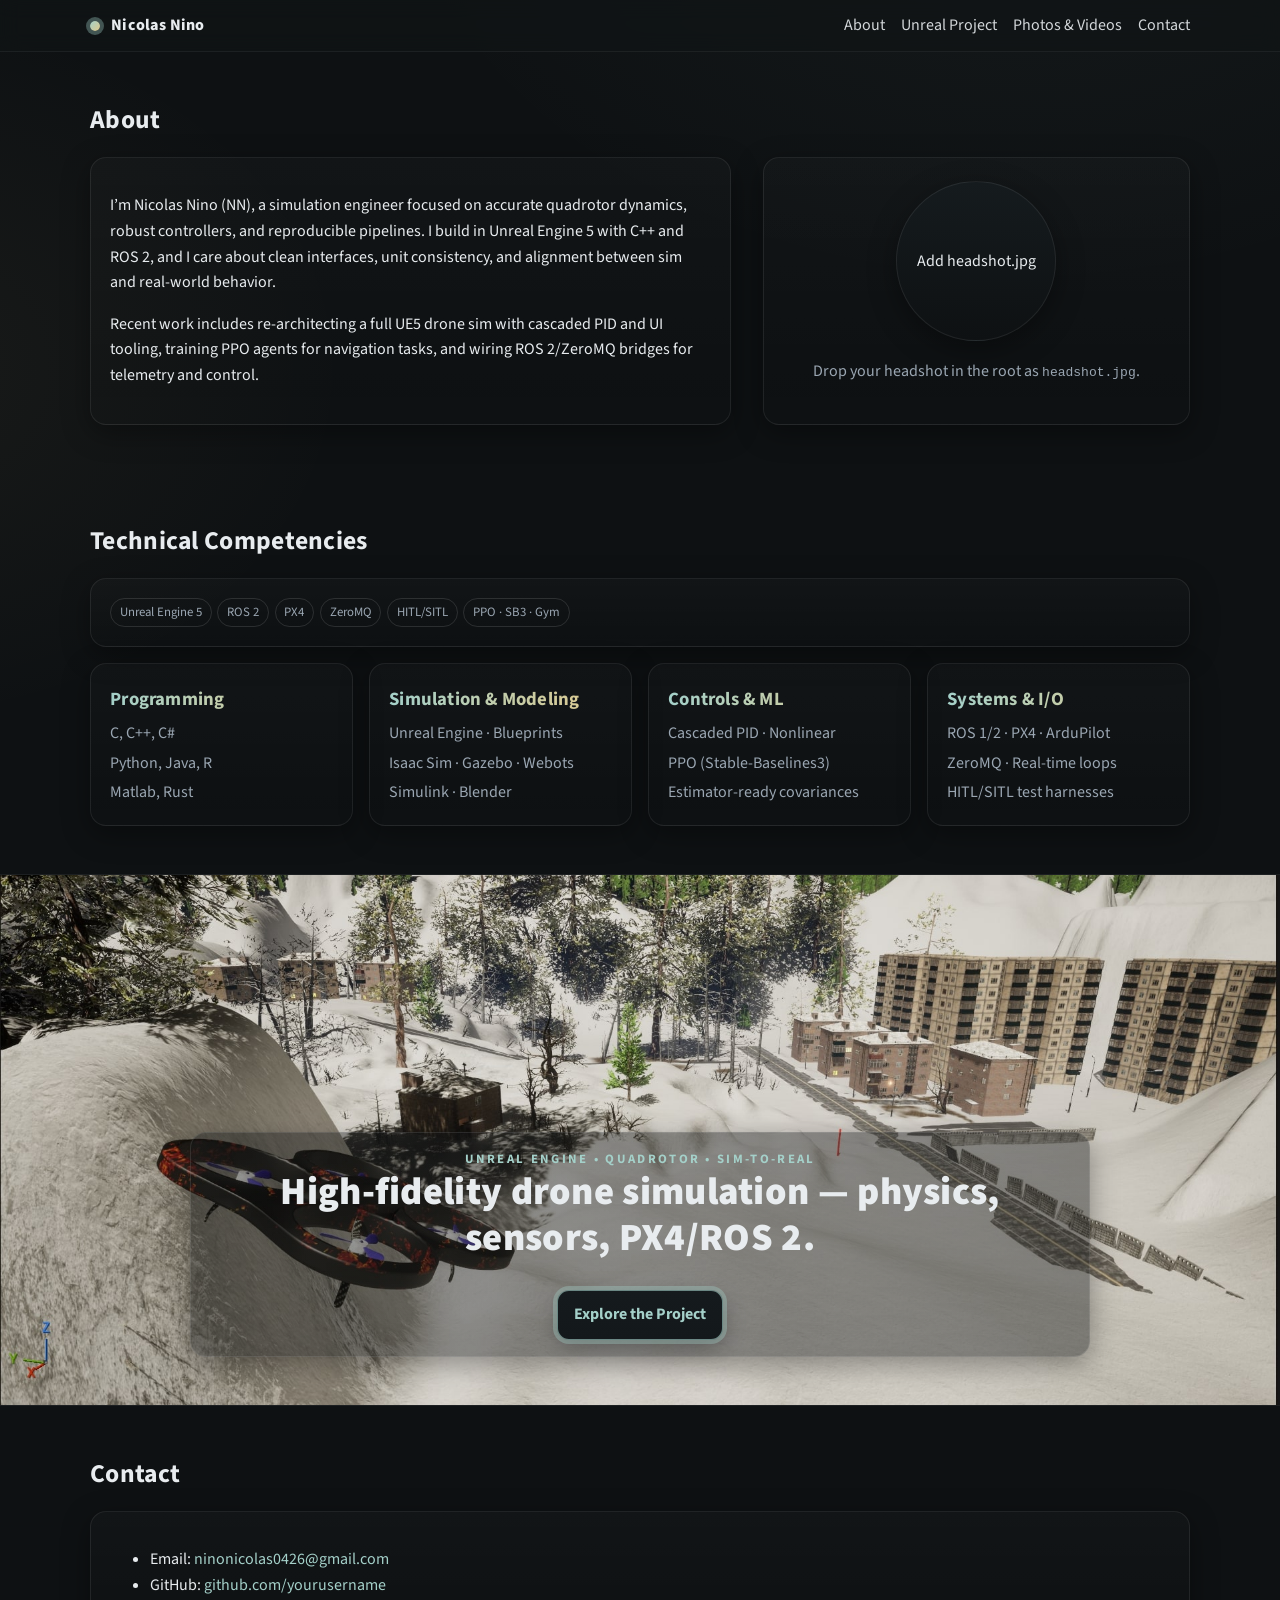
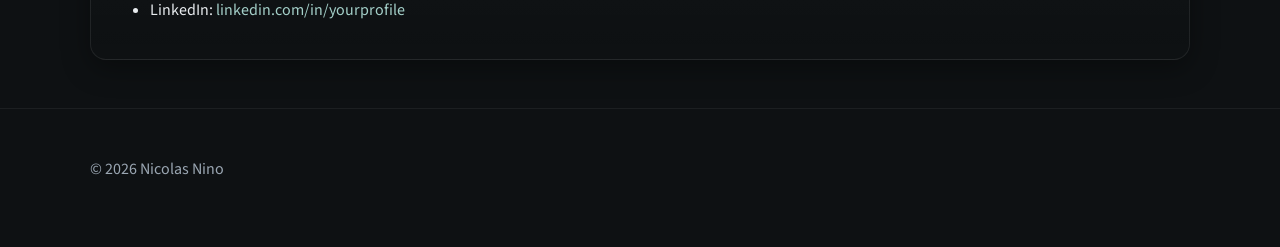
==== commit 3dabdf39: "Push" ====
--- a/index.html
+++ b/index.html
@@ -3,14 +3,15 @@
 <head>
   <meta charset="utf-8" />
   <meta name="viewport" content="width=device-width, initial-scale=1" />
-  <title>Nicolas Nino — High‑Fidelity Drone Simulation & Controls</title>
-  <meta name="description" content="Portfolio of Nicolas Nino — simulation engineer focused on Unreal Engine drone physics, controls, and sim‑to‑real." />
+  <title>Nicolas Nino — High-Fidelity Drone Simulation & Controls</title>
+  <meta name="description" content="Portfolio of Nicolas Nino — simulation engineer focused on Unreal Engine drone physics, controls, and sim-to-real." />
   <link rel="preconnect" href="https://fonts.googleapis.com">
   <link rel="preconnect" href="https://fonts.gstatic.com" crossorigin>
   <link href="https://fonts.googleapis.com/css2?family=Source+Sans+3:wght@300;400;600;700;900&display=swap" rel="stylesheet">
   <link rel="stylesheet" href="assets/style.css" />
 </head>
 <body>
+  <!-- Sticky nav -->
   <header class="nav">
     <div class="container nav-inner">
       <div class="brand"><span class="dot"></span> <span>Nicolas Nino</span></div>
@@ -24,115 +25,95 @@
   </header>
 
   <main class="container">
-    <!-- HERO -->
-    <section class="hero">
-      <div class="headshot">
-        <img src="headshot.jpg" alt="Headshot of Nicolas Nino" onerror="this.parentElement.innerHTML='Add headshot.jpg'"/>
-      </div>
-      <div>
-        <div class="kicker">Simulation • Controls • Robotics</div>
-        <h1 class="tagline">Nicolas Nino — Building high‑fidelity drone simulations in Unreal Engine, from physics and sensors to PX4/ROS2 integration.</h1>
-        <p class="subline">Data Science @ UCF · AFRL Scholars · Cascaded PID, nonlinear control, and sim‑to‑real pipelines.</p>
-        <div class="cta">
-          <a class="btn primary" href="resume.pdf" target="_blank" rel="noopener">View Résumé</a>
-          <a class="btn" href="projects.html">Explore the Unreal Project</a>
-        </div>
-      </div>
-    </section>
-
     <!-- ABOUT -->
     <section id="about">
       <h2>About</h2>
       <div class="about">
         <div class="card">
           <p>
-            I’m Nicolas Nino (NN), a simulation engineer focused on accurate quadrotor dynamics, robust controllers, and reproducible pipelines. I build in Unreal Engine 5 with C++ and ROS 2, and I care about clean interfaces, unit consistency, and alignment between sim and real‑world behavior.
+            I’m Nicolas Nino (NN), a simulation engineer focused on accurate quadrotor dynamics,
+            robust controllers, and reproducible pipelines. I build in Unreal Engine 5 with C++ and ROS 2,
+            and I care about clean interfaces, unit consistency, and alignment between sim and real-world behavior.
           </p>
           <p>
-            Recent work includes re‑architecting a full UE5 drone sim with cascaded PID and UI tooling, training PPO agents for navigation tasks, and wiring ROS 2/ZeroMQ bridges for telemetry and control.
+            Recent work includes re-architecting a full UE5 drone sim with cascaded PID and UI tooling,
+            training PPO agents for navigation tasks, and wiring ROS 2/ZeroMQ bridges for telemetry and control.
           </p>
         </div>
-        <div class="card">
-          <strong>Highlights</strong>
-          <ul>
-            <li>UE5 plugin architecture (Simulation Manager · Drone Manager · Time Controller)</li>
-            <li>PX4 HITL/SITL bridges; ROS 2 & ZeroMQ I/O surfaces</li>
-            <li>Noise‑aware IMU/GPS/Baro/Mag models with FRU↔NED transforms</li>
-            <li>Profiling overlays and reproducible test harnesses</li>
+        <div class="card headshot-card">
+          <div class="headshot">
+            <img src="headshot.jpg" alt="Headshot of Nicolas Nino"
+                 onerror="this.parentElement.innerHTML='Add headshot.jpg'"/>
+          </div>
+          <p class="subline" style="margin-top:.6rem">Drop your headshot in the root as <code>headshot.jpg</code>.</p>
+        </div>
+      </div>
+    </section>
+
+    <!-- TECHNICAL COMPETENCIES (first, per your request) -->
+    <section id="competencies">
+      <h2>Technical Competencies</h2>
+
+      <div class="badges card" style="margin-bottom:1rem">
+        <span class="badge">Unreal Engine 5</span>
+        <span class="badge">ROS 2</span>
+        <span class="badge">PX4</span>
+        <span class="badge">ZeroMQ</span>
+        <span class="badge">HITL/SITL</span>
+        <span class="badge">PPO · SB3 · Gym</span>
+      </div>
+
+      <div class="competency-grid">
+        <div class="comp card">
+          <h3>Programming</h3>
+          <ul class="even-list">
+            <li>C, C++, C#</li>
+            <li>Python, Java, R</li>
+            <li>Matlab, Rust</li>
+          </ul>
+        </div>
+        <div class="comp card">
+          <h3>Simulation & Modeling</h3>
+          <ul class="even-list">
+            <li>Unreal Engine · Blueprints</li>
+            <li>Isaac Sim · Gazebo · Webots</li>
+            <li>Simulink · Blender</li>
+          </ul>
+        </div>
+        <div class="comp card">
+          <h3>Controls & ML</h3>
+          <ul class="even-list">
+            <li>Cascaded PID · Nonlinear</li>
+            <li>PPO (Stable-Baselines3)</li>
+            <li>Estimator-ready covariances</li>
+          </ul>
+        </div>
+        <div class="comp card">
+          <h3>Systems & I/O</h3>
+          <ul class="even-list">
+            <li>ROS 1/2 · PX4 · ArduPilot</li>
+            <li>ZeroMQ · Real-time loops</li>
+            <li>HITL/SITL test harnesses</li>
           </ul>
         </div>
       </div>
     </section>
+  </main>
 
-    <!-- TECHNICAL COMPETENCIES -->
-    <section id="competencies">
-      <h2>Technical Competencies</h2>
-      <div class="card">
-        <div class="badges">
-          <span class="badge">Unreal Engine 5</span>
-          <span class="badge">ROS 2</span>
-          <span class="badge">PX4</span>
-          <span class="badge">ZeroMQ</span>
-          <span class="badge">HITL/SITL</span>
-          <span class="badge">PPO · SB3 · Gym</span>
-        </div>
-        <div style="margin-top:.8rem; display:grid; grid-template-columns: 1fr 1fr; gap:1rem">
-          <div>
-            <strong>Programming</strong>
-            <ul class="list-compact">
-              <li>C, C++, C#</li>
-              <li>Python, Java, R, Rust</li>
-              <li>Matlab, Assembly</li>
-            </ul>
-          </div>
-          <div>
-            <strong>Simulation & Modeling</strong>
-            <ul class="list-compact">
-              <li>Unreal Engine · UE Blueprints</li>
-              <li>Isaac Sim, Gazebo, Webots, Simulink</li>
-              <li>Blender</li>
-            </ul>
-          </div>
-          <div>
-            <strong>Controls & ML</strong>
-            <ul class="list-compact">
-              <li>PID (rate/angle/vel/pos), nonlinear & geometric control</li>
-              <li>PPO (Stable‑Baselines3)</li>
-              <li>Estimator‑friendly sensor covariances</li>
-            </ul>
-          </div>
-          <div>
-            <strong>Systems</strong>
-            <ul class="list-compact">
-              <li>ROS 1 & 2, PX4, ArduPilot</li>
-              <li>ZeroMQ, real‑time systems</li>
-              <li>HITL/SITL test pipelines</li>
-            </ul>
-          </div>
-        </div>
-        <p class="subline" style="margin-top:.8rem">Details summarized from my current resume.</p>
+  <!-- UNREAL PROJECT — full-bleed band, whole image (no crop), no parallax -->
+  <section class="immersive">
+    <!-- Real <img> to avoid cropping -->
+    <img class="immersive-img" src="assets/img/unreal-hero.jpg" alt="Unreal Engine drone simulation scene">
+    <div class="immersive__overlay">
+      <div class="immersive__text">
+        <div class="kicker">Unreal Engine • Quadrotor • Sim-to-Real</div>
+        <h1 class="tagline">High-fidelity drone simulation — physics, sensors, PX4/ROS 2.</h1>
+        <a class="btn primary immersive__cta" href="projects.html">Explore the Project</a>
       </div>
-    </section>
+    </div>
+  </section>
 
-    <!-- PROJECT PREVIEW ON HOME -->
-    <section id="projects-preview">
-      <h2>Unreal Project — Modular Overview</h2>
-      <div class="grid">
-        <article class="card proj"><span class="pill">Dynamics</span><h3>Drone Model</h3><p>Rigid‑body quad with tuned mass/inertia, thrust/drag, and prop response.</p></article>
-        <article class="card proj"><span class="pill">Controls</span><h3>Accurate PID Calculations</h3><p>Cascaded loops, anti‑windup, derivative filtering, Δt‑aware integration.</p></article>
-        <article class="card proj"><span class="pill">Input</span><h3>Gamepad Support</h3><p>Configurable mappings, deterministic input for repeatable tests.</p></article>
-        <article class="card proj"><span class="pill">Rendering</span><h3>Graphics & Map Design</h3><p>Readable scenes and stable frame pacing for physics fidelity.</p></article>
-        <article class="card proj"><span class="pill">Sensors</span><h3>Sensor Modeling</h3><p>IMU, GPS, magnetometer, barometer with bias/drift/noise.</p></article>
-        <article class="card proj"><span class="pill">Integration</span><h3>PX4 Integration</h3><p>HITL/SITL bridges, MAVLink mapping, time sync.</p></article>
-        <article class="card proj"><span class="pill">Middleware</span><h3>ROS 2 Integration</h3><p>Pub/sub interfaces and launch‑friendly configs.</p></article>
-        <article class="card proj"><span class="pill">I/O</span><h3>ZeroMQ</h3><p>Lightweight sockets for tools, logging, and RL loops.</p></article>
-        <article class="card proj"><span class="pill">Roadmap</span><h3>Future Work</h3><p>Weather & wind, customizable HUD, failure modes, sim‑to‑real.</p></article>
-      </div>
-      <div class="cta" style="margin-top:1rem">
-        <a class="btn" href="projects.html">See full project page</a>
-      </div>
-    </section>
-
+  <main class="container">
     <!-- CONTACT -->
     <section id="contact">
       <h2>Contact</h2>
--- a/assets/style.css
+++ b/assets/style.css
@@ -3,14 +3,15 @@
   --surface: #121618;
   --text: #e8ecef;
   --muted: #9aa6b2;
-  --accent: #a4d0c9;       /* muted teal, less 'gamer' */
-  --accent-2: #e0c98c;     /* soft sand for subtle highlights */
+  --accent: #a4d0c9;       /* muted teal */
+  --accent-2: #e0c98c;     /* soft sand */
   --card: #151a1d;
   --card-2: #13181b;
   --ring: rgba(164,208,201,.35);
   --radius: 16px;
   --shadow: 0 8px 28px rgba(0,0,0,.35);
 }
+
 *{box-sizing:border-box}
 html,body{margin:0;padding:0}
 body{
@@ -24,14 +25,18 @@
   -webkit-font-smoothing: antialiased;
   -moz-osx-font-smoothing: grayscale;
 }
+
 a{color:var(--accent);text-decoration:none}
 a:hover{text-decoration:underline}
+
 .container{width:min(1100px,92%);margin:0 auto}
+
 header.nav{
   position:sticky;top:0;z-index:50;
   backdrop-filter: blur(10px);
   background: rgba(16,20,22,.7);
   border-bottom: 1px solid rgba(255,255,255,.06);
+  transition:opacity .2s ease;
 }
 .nav-inner{display:flex;align-items:center;justify-content:space-between;padding:.8rem 0}
 .brand{display:flex;align-items:center;gap:.7rem;font-weight:800;letter-spacing:.2px}
@@ -60,12 +65,26 @@
 .btn.primary{border-color: rgba(164,208,201,.6); box-shadow:0 0 0 4px var(--ring), 0 8px 24px rgba(0,0,0,.35)}
 .btn:hover{transform:translateY(-1px);transition:transform .15s ease;text-decoration:none}
 
-.card{background:linear-gradient(180deg,rgba(255,255,255,.02),rgba(255,255,255,0));border:1px solid rgba(255,255,255,.08);border-radius:var(--radius);padding:1.2rem;box-shadow:var(--shadow)}
+.card{
+  background:linear-gradient(180deg,rgba(255,255,255,.02),rgba(255,255,255,0));
+  border:1px solid rgba(255,255,255,.08);
+  border-radius:var(--radius);
+  padding:1.2rem;
+  box-shadow:var(--shadow)
+}
 
 .about{display:grid;grid-template-columns:1.2fr .8fr;gap:2rem}
 .grid{display:grid;grid-template-columns:repeat(3,1fr);gap:1rem}
-@media (max-width:980px){.grid{grid-template-columns:repeat(2,1fr)}.about{grid-template-columns:1fr}.hero{grid-template-columns:1fr}}
-@media (max-width:640px){.grid{grid-template-columns:1fr}.hero{text-align:center}.cta{justify-content:center}}
+@media (max-width:980px){
+  .grid{grid-template-columns:repeat(2,1fr)}
+  .about{grid-template-columns:1fr}
+  .hero{grid-template-columns:1fr}
+}
+@media (max-width:640px){
+  .grid{grid-template-columns:1fr}
+  .hero{text-align:center}
+  .cta{justify-content:center}
+}
 
 .proj h3{margin:.2rem 0 .3rem;font-size:1.05rem}
 .proj p{color:var(--muted);font-size:.95rem}
@@ -81,4 +100,76 @@
 .badges{display:flex;flex-wrap:wrap;gap:.35rem;margin-top:.6rem}
 .badge{font-size:.8rem;border:1px solid rgba(255,255,255,.12);border-radius:999px;padding:.2rem .55rem;color:var(--muted)}
 
-footer{padding:3rem 0 4rem;color:var(--muted);border-top:1px solid rgba(255,255,255,.06)}
+footer{
+  padding:3rem 0 4rem;
+  color:var(--muted);
+  border-top:1px solid rgba(255,255,255,.06)
+}
+
+/* === IMMERSIVE (full-bleed, no cropping, no parallax) === */
+.immersive{
+  position:relative;
+  margin: 0; padding: 0;
+  border-top: 1px solid rgba(255,255,255,.06);
+  border-bottom: 1px solid rgba(255,255,255,.06);
+}
+.immersive-img{
+  display:block;
+  width:100%;
+  height:auto;            /* preserves full image; no cropping */
+  max-height: 86vh;       /* keeps it “wider than tall”; adjust if you want taller */
+  margin:0 auto;
+  object-fit: contain;    /* explicit: do not crop */
+  background:#0e1113;     /* fills any letterbox bands on tall screens */
+}
+.immersive__overlay{
+  position:absolute; inset:0;
+  display:flex; flex-direction:column; justify-content:flex-end;
+  padding:clamp(1rem, 3vw, 2rem);
+  pointer-events:none;    /* overlay text not blocking image hover; CTA re-enables below */
+}
+.immersive__text{
+  max-width:min(900px, 92%);
+  margin:0 auto 1rem auto;
+  text-align:center;
+  background: linear-gradient(180deg, rgba(14,17,19,.40), rgba(14,17,19,.40));
+  border:1px solid rgba(255,255,255,.10);
+  border-radius:16px;
+  padding:1rem 1.2rem;
+  box-shadow: var(--shadow);
+}
+.immersive__cta{
+  margin-top:.8rem;
+  font-weight:700;
+  pointer-events:auto; /* make the button clickable */
+}
+
+/* === Uniform, symmetrical competencies === */
+.competency-grid{
+  display:grid;
+  grid-template-columns:repeat(4, 1fr);
+  gap:1rem;
+}
+@media (max-width:980px){ .competency-grid{ grid-template-columns:repeat(2, 1fr);} }
+@media (max-width:600px){ .competency-grid{ grid-template-columns:1fr;} }
+
+.comp h3{
+  margin:.1rem 0 .4rem;
+  letter-spacing:.2px;
+  background: linear-gradient(90deg, var(--accent), var(--accent-2));
+  -webkit-background-clip:text;
+  background-clip:text;
+  color:transparent;
+}
+.even-list{
+  list-style:none;
+  margin:0;
+  padding:0;
+  display:grid;
+  grid-auto-rows:minmax(0,1fr);
+  gap:.25rem;
+}
+.even-list li{ color:var(--muted) }
+
+/* Headshot card layout */
+.headshot-card{ display:grid; place-items:center; text-align:center }
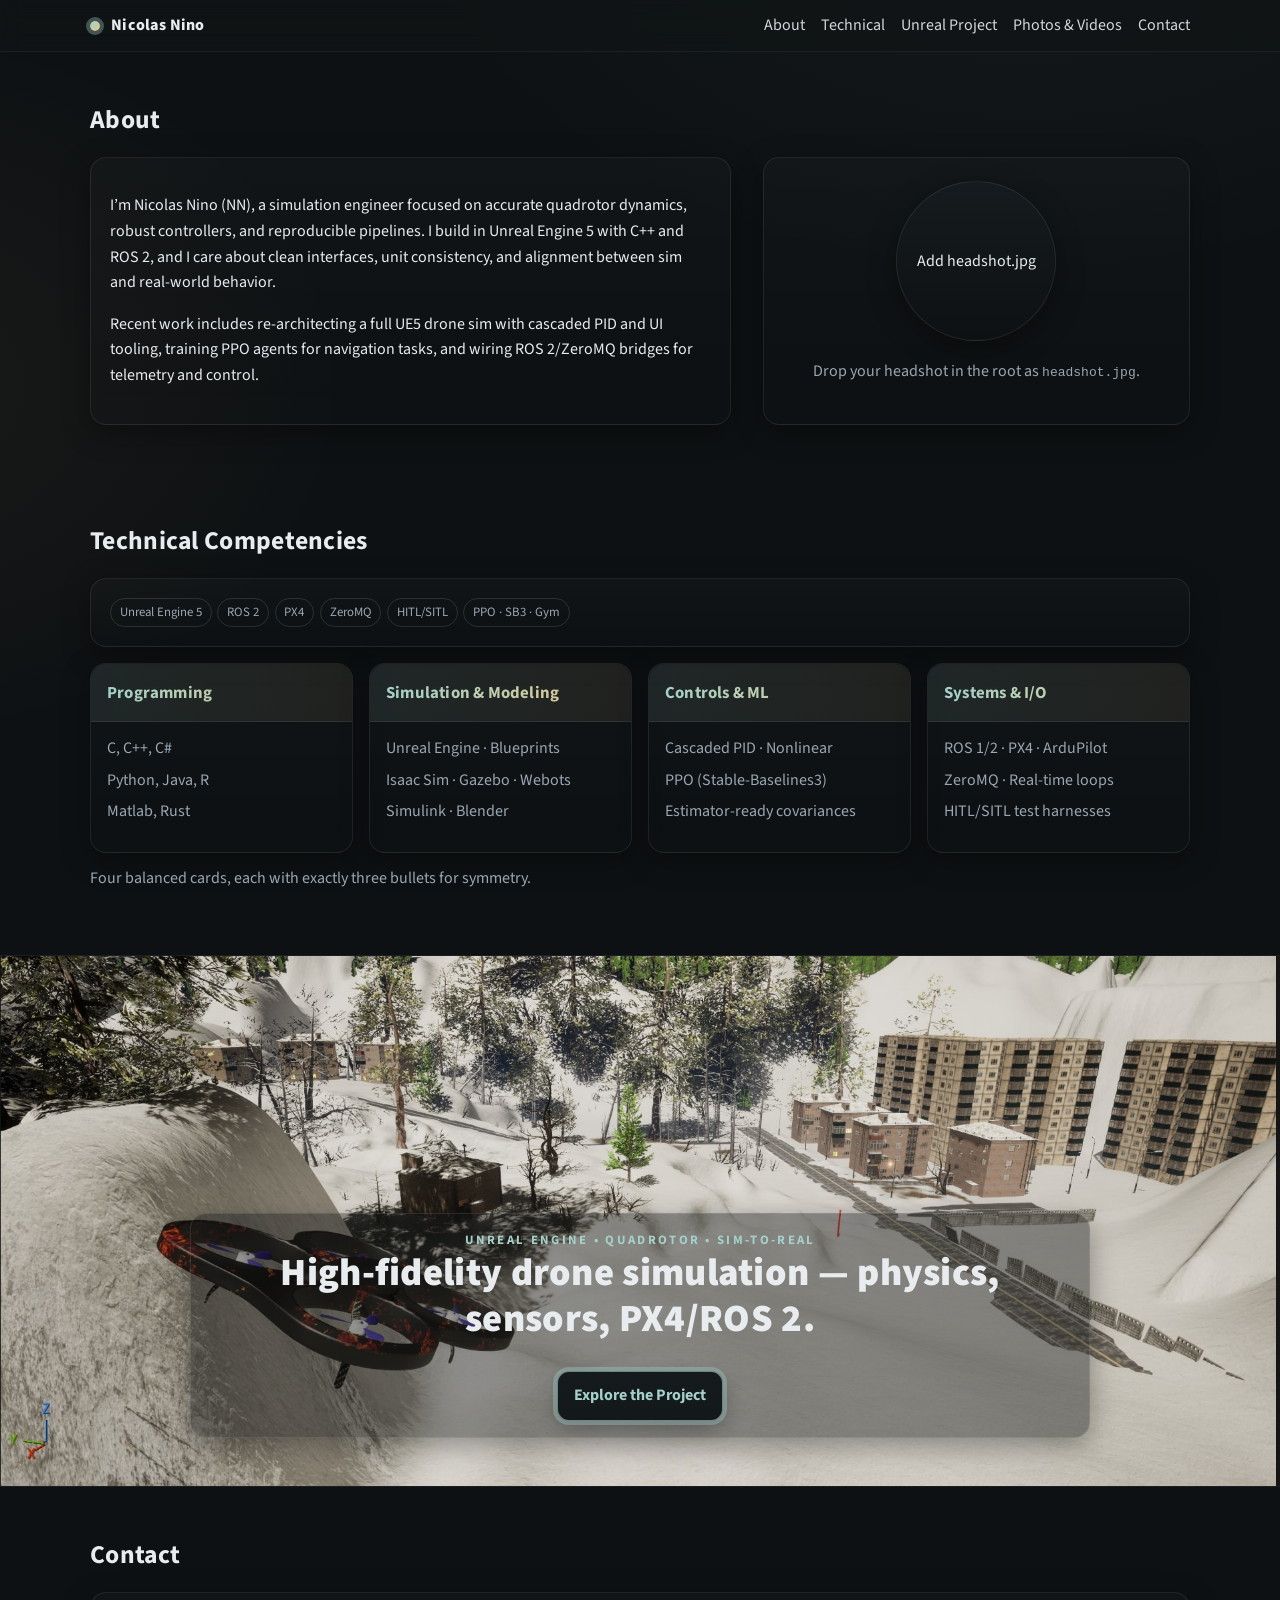
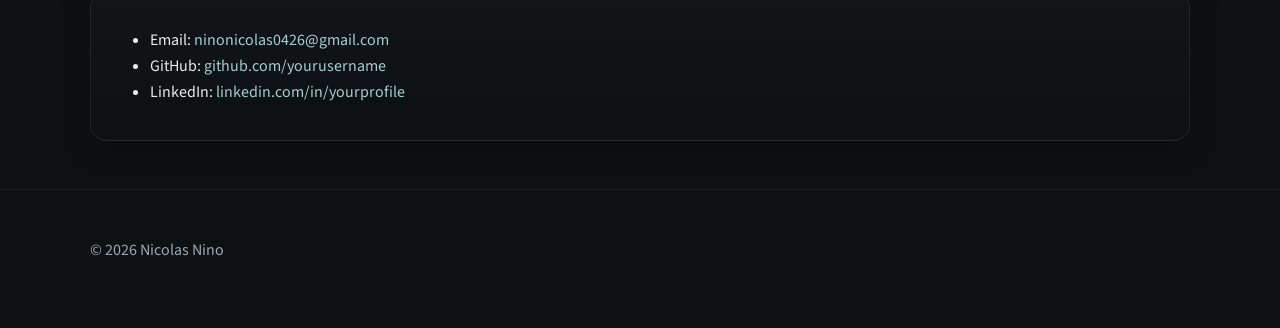
==== commit 736c72a7: "push" ====
--- a/index.html
+++ b/index.html
@@ -17,6 +17,7 @@
       <div class="brand"><span class="dot"></span> <span>Nicolas Nino</span></div>
       <nav class="nav-links">
         <a href="#about">About</a>
+        <a href="#competencies">Technical</a>
         <a href="projects.html">Unreal Project</a>
         <a href="media.html">Photos & Videos</a>
         <a href="#contact">Contact</a>
@@ -50,7 +51,7 @@
       </div>
     </section>
 
-    <!-- TECHNICAL COMPETENCIES (first, per your request) -->
+    <!-- TECHNICAL COMPETENCIES (CARD GRID) -->
     <section id="competencies">
       <h2>Technical Competencies</h2>
 
@@ -63,46 +64,50 @@
         <span class="badge">PPO · SB3 · Gym</span>
       </div>
 
-      <div class="competency-grid">
-        <div class="comp card">
-          <h3>Programming</h3>
-          <ul class="even-list">
+      <div class="comp-cards">
+        <article class="comp-card">
+          <header class="comp-card__head"><h3>Programming</h3></header>
+          <ul class="comp-card__list">
             <li>C, C++, C#</li>
             <li>Python, Java, R</li>
             <li>Matlab, Rust</li>
           </ul>
-        </div>
-        <div class="comp card">
-          <h3>Simulation & Modeling</h3>
-          <ul class="even-list">
+        </article>
+
+        <article class="comp-card">
+          <header class="comp-card__head"><h3>Simulation & Modeling</h3></header>
+          <ul class="comp-card__list">
             <li>Unreal Engine · Blueprints</li>
             <li>Isaac Sim · Gazebo · Webots</li>
             <li>Simulink · Blender</li>
           </ul>
-        </div>
-        <div class="comp card">
-          <h3>Controls & ML</h3>
-          <ul class="even-list">
+        </article>
+
+        <article class="comp-card">
+          <header class="comp-card__head"><h3>Controls & ML</h3></header>
+          <ul class="comp-card__list">
             <li>Cascaded PID · Nonlinear</li>
             <li>PPO (Stable-Baselines3)</li>
             <li>Estimator-ready covariances</li>
           </ul>
-        </div>
-        <div class="comp card">
-          <h3>Systems & I/O</h3>
-          <ul class="even-list">
+        </article>
+
+        <article class="comp-card">
+          <header class="comp-card__head"><h3>Systems & I/O</h3></header>
+          <ul class="comp-card__list">
             <li>ROS 1/2 · PX4 · ArduPilot</li>
             <li>ZeroMQ · Real-time loops</li>
             <li>HITL/SITL test harnesses</li>
           </ul>
-        </div>
+        </article>
       </div>
+
+      <p class="subline" style="margin-top:.8rem">Four balanced cards, each with exactly three bullets for symmetry.</p>
     </section>
   </main>
 
-  <!-- UNREAL PROJECT — full-bleed band, whole image (no crop), no parallax -->
+  <!-- UNREAL project band (full-bleed, no parallax) -->
   <section class="immersive">
-    <!-- Real <img> to avoid cropping -->
     <img class="immersive-img" src="assets/img/unreal-hero.jpg" alt="Unreal Engine drone simulation scene">
     <div class="immersive__overlay">
       <div class="immersive__text">
--- a/assets/style.css
+++ b/assets/style.css
@@ -49,6 +49,7 @@
 section h1{font-size:clamp(1.6rem,1.4rem + 1.4vw,2.4rem)}
 section h2{font-size:1.6rem}
 
+/* Headshot & common components */
 .hero{padding:5rem 0 3rem;display:grid;grid-template-columns:160px 1fr;gap:2rem;align-items:center}
 .headshot{width:160px;height:160px;border-radius:50%;background:linear-gradient(180deg,#151b1e,#0e1113);border:1px solid rgba(255,255,255,.08);box-shadow:var(--shadow);overflow:hidden;display:grid;place-items:center}
 .headshot img{width:100%;height:100%;object-fit:cover;display:block}
@@ -56,7 +57,7 @@
 .tagline{font-weight:900;line-height:1.2}
 
 .subline{color:var(--muted);margin-top:.6rem}
-.cta{display:flex;flex-wrap:wrap;gap:.8rem;margin-top:1.3rem}
+.cta{display:flex;flex-wrap:wrap;gap:.8rem;margin-top:1.0rem}
 .btn{
   display:inline-flex;align-items:center;gap:.5rem;padding:.7rem 1rem;border-radius:12px;
   border:1px solid rgba(255,255,255,.09);background:linear-gradient(180deg,var(--card),var(--card-2));
@@ -119,7 +120,7 @@
   height:auto;            /* preserves full image; no cropping */
   max-height: 86vh;       /* keeps it “wider than tall”; adjust if you want taller */
   margin:0 auto;
-  object-fit: contain;    /* explicit: do not crop */
+  object-fit: contain;    /* do not crop */
   background:#0e1113;     /* fills any letterbox bands on tall screens */
 }
 .immersive__overlay{
@@ -144,16 +145,70 @@
   pointer-events:auto; /* make the button clickable */
 }
 
-/* === Uniform, symmetrical competencies === */
-.competency-grid{
+/* === Projects Page: Feature Heroes & Alternating Sections === */
+.page-intro{ padding-top: 2.2rem; }
+
+.feature-hero{
+  padding:0;
+  margin: 0;
+  border-top:1px solid rgba(255,255,255,.06);
+  border-bottom:1px solid rgba(255,255,255,.06);
+  background: #0e1113;
+}
+.feature-hero__media{
+  display:block;
+  width:100%;
+  height:auto;
+  max-height: 72vh;      /* wide cinematic band */
+  object-fit: contain;   /* show entire image (no cropping) */
+  background:#0e1113;
+}
+
+/* Alternating feature rows */
+.feature{
   display:grid;
-  grid-template-columns:repeat(4, 1fr);
-  gap:1rem;
-}
-@media (max-width:980px){ .competency-grid{ grid-template-columns:repeat(2, 1fr);} }
-@media (max-width:600px){ .competency-grid{ grid-template-columns:1fr;} }
-
-.comp h3{
+  grid-template-columns: 1.1fr 1fr;
+  gap:1.5rem;
+  align-items:center;
+  padding:2.4rem 0 2.8rem 0;
+  border-bottom:1px solid rgba(255,255,255,.06);
+}
+.feature.alt{ grid-template-columns: 1fr 1.1fr; }
+.feature.alt .feature__media{ order:2; }
+.feature.alt .feature__text{ order:1; }
+
+.feature__media{
+  background:linear-gradient(180deg,rgba(255,255,255,.02),rgba(255,255,255,0));
+  border:1px solid rgba(255,255,255,.08);
+  border-radius: var(--radius);
+  padding:.6rem;
+  box-shadow: var(--shadow);
+}
+.feature__image{
+  width:100%;
+  height:auto;
+  display:block;
+  border-radius: calc(var(--radius) - 6px);
+  object-fit: contain; /* no cropping */
+  background:#0e1113;
+}
+.feature__video{
+  width:100%;
+  height:auto;
+  display:block;
+  border:none;
+  border-radius: calc(var(--radius) - 6px);
+  background:#0e1113;
+}
+
+.feature__text{
+  background:linear-gradient(180deg,rgba(255,255,255,.02),rgba(255,255,255,0));
+  border:1px solid rgba(255,255,255,.08);
+  border-radius: var(--radius);
+  padding:1.2rem 1.2rem;
+  box-shadow: var(--shadow);
+}
+.feature__text h2{
   margin:.1rem 0 .4rem;
   letter-spacing:.2px;
   background: linear-gradient(90deg, var(--accent), var(--accent-2));
@@ -161,15 +216,69 @@
   background-clip:text;
   color:transparent;
 }
-.even-list{
+.feature__bullets{
+  margin:.6rem 0 0 1rem;
+}
+.feature__bullets li{ color:var(--muted); margin:.15rem 0; }
+
+@media (max-width: 980px){
+  .feature, .feature.alt{
+    grid-template-columns: 1fr;
+  }
+  .feature.alt .feature__media{ order:1; }
+  .feature.alt .feature__text{ order:2; }
+  .feature-hero__media{ max-height: 56vh; }
+}
+
+/* === Technical Competencies: CARD GRID (restored) === */
+.comp-cards{
+  display:grid;
+  grid-template-columns:repeat(4, 1fr);
+  gap:1rem;
+}
+@media (max-width:980px){ .comp-cards{ grid-template-columns:repeat(2, 1fr);} }
+@media (max-width:600px){ .comp-cards{ grid-template-columns:1fr;} }
+
+.comp-card{
+  display:flex;
+  flex-direction:column;
+  background:linear-gradient(180deg, rgba(255,255,255,.02), rgba(255,255,255,0));
+  border:1px solid rgba(255,255,255,.08);
+  border-radius: var(--radius);
+  box-shadow: var(--shadow);
+  padding:0;             /* header has its own padding */
+  min-height:190px;      /* equal-ish heights */
+}
+
+.comp-card__head{
+  padding:0.9rem 1rem;
+  border-bottom:1px solid rgba(255,255,255,.08);
+  background:linear-gradient(90deg, rgba(164,208,201,.10), rgba(224,201,140,.08));
+  border-top-left-radius: var(--radius);
+  border-top-right-radius: var(--radius);
+}
+.comp-card__head h3{
+  margin:.1rem 0 0;
+  letter-spacing:.2px;
+  background: linear-gradient(90deg, var(--accent), var(--accent-2));
+  -webkit-background-clip:text;
+  background-clip:text;
+  color:transparent;
+  font-size:1.05rem;
+}
+
+.comp-card__list{
   list-style:none;
   margin:0;
-  padding:0;
+  padding:0.9rem 1rem 1rem 1rem;
   display:grid;
-  grid-auto-rows:minmax(0,1fr);
-  gap:.25rem;
-}
-.even-list li{ color:var(--muted) }
-
-/* Headshot card layout */
+  gap:.35rem;
+}
+.comp-card__list li{ color:var(--muted); }
+
+/* Optional hover lift */
+.comp-card:hover{ transform:translateY(-1px); transition:transform .15s ease; }
+
+/* If any old competency styles linger, neutralize them */
+.competency-grid, .even-list{ all:unset; }
 .headshot-card{ display:grid; place-items:center; text-align:center }
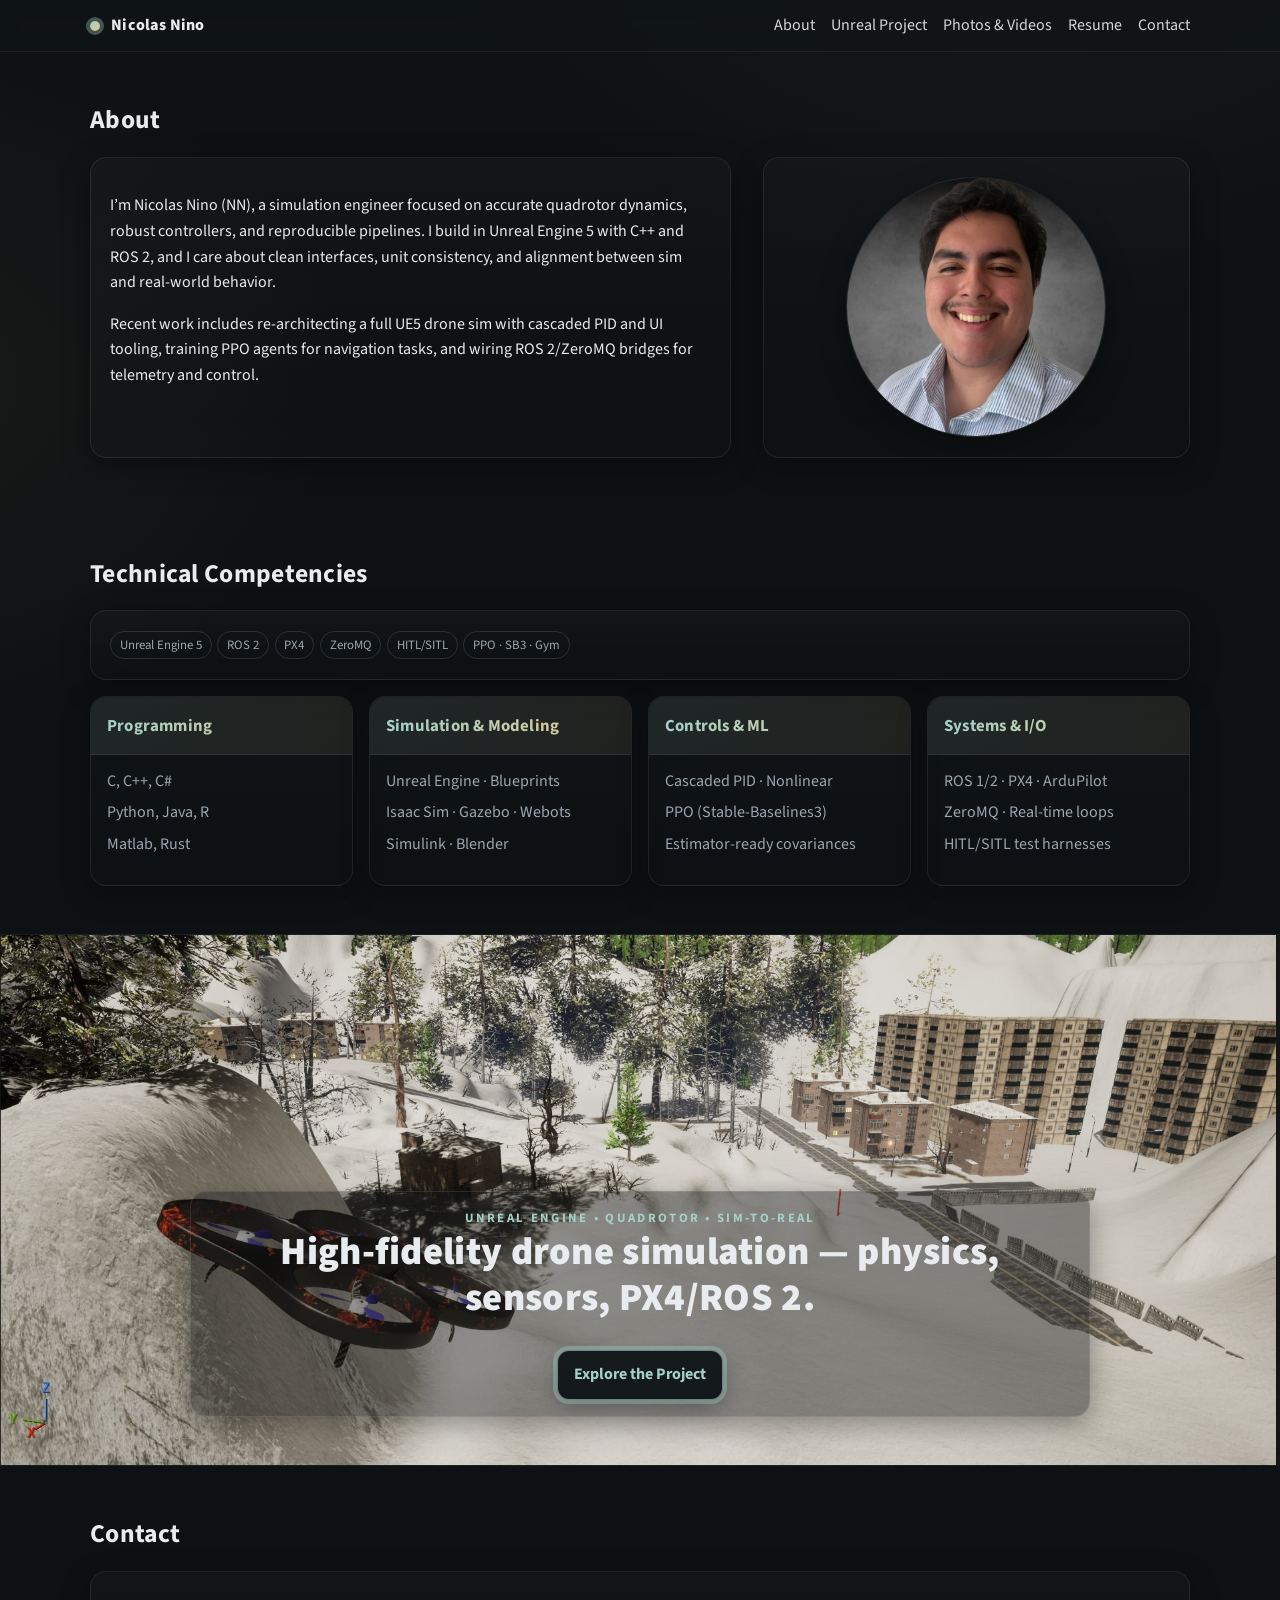
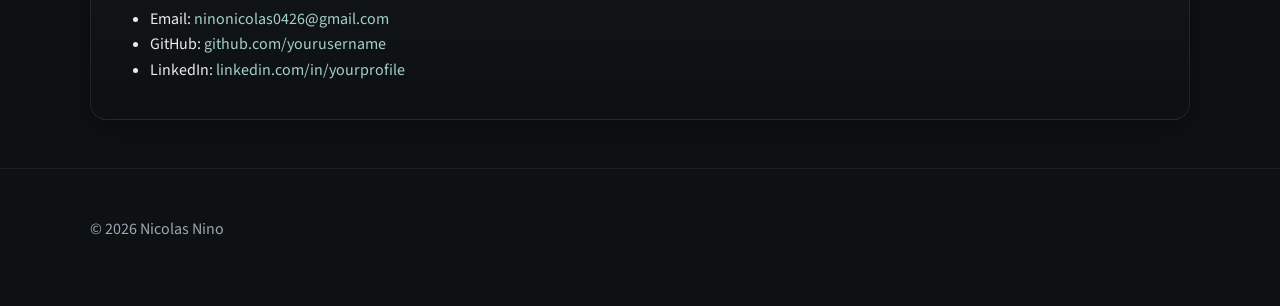
==== commit 370977d7: "Push" ====
--- a/index.html
+++ b/index.html
@@ -17,9 +17,9 @@
       <div class="brand"><span class="dot"></span> <span>Nicolas Nino</span></div>
       <nav class="nav-links">
         <a href="#about">About</a>
-        <a href="#competencies">Technical</a>
         <a href="projects.html">Unreal Project</a>
         <a href="media.html">Photos & Videos</a>
+        <a href="resume.html">Resume</a>
         <a href="#contact">Contact</a>
       </nav>
     </div>
@@ -43,10 +43,8 @@
         </div>
         <div class="card headshot-card">
           <div class="headshot">
-            <img src="headshot.jpg" alt="Headshot of Nicolas Nino"
-                 onerror="this.parentElement.innerHTML='Add headshot.jpg'"/>
+            <img src="assets/img/headshot.jpg" alt="Headshot of Nicolas Nino"/>
           </div>
-          <p class="subline" style="margin-top:.6rem">Drop your headshot in the root as <code>headshot.jpg</code>.</p>
         </div>
       </div>
     </section>
@@ -101,8 +99,6 @@
           </ul>
         </article>
       </div>
-
-      <p class="subline" style="margin-top:.8rem">Four balanced cards, each with exactly three bullets for symmetry.</p>
     </section>
   </main>
 
@@ -117,6 +113,8 @@
       </div>
     </div>
   </section>
+
+  
 
   <main class="container">
     <!-- CONTACT -->
--- a/assets/style.css
+++ b/assets/style.css
@@ -51,8 +51,15 @@
 
 /* Headshot & common components */
 .hero{padding:5rem 0 3rem;display:grid;grid-template-columns:160px 1fr;gap:2rem;align-items:center}
-.headshot{width:160px;height:160px;border-radius:50%;background:linear-gradient(180deg,#151b1e,#0e1113);border:1px solid rgba(255,255,255,.08);box-shadow:var(--shadow);overflow:hidden;display:grid;place-items:center}
-.headshot img{width:100%;height:100%;object-fit:cover;display:block}
+.headshot{width:260px;height:260px;border-radius:50%;background:linear-gradient(180deg,#151b1e,#0e1113);border:1px solid rgba(255,255,255,.08);box-shadow:var(--shadow);overflow:hidden;display:grid;place-items:center}
+.headshot img{
+  width:100%;
+  height:100%;
+  object-fit:cover;
+  display:block;
+  transform: translate(-4px, 10px) scale(1.15); /* left a few px, down 10px, zoom ~15% */
+  transform-origin: center;
+}
 .kicker{color:var(--accent);text-transform:uppercase;font-size:.8rem;letter-spacing:.18em;font-weight:700}
 .tagline{font-weight:900;line-height:1.2}
 
@@ -184,6 +191,53 @@
   padding:.6rem;
   box-shadow: var(--shadow);
 }
+
+/* === Simple Slider (Projects WIP RL section) === */
+.slider{ position:relative; width:100%; margin:0; }
+.slider__viewport{ overflow:hidden; border-radius: calc(var(--radius) - 6px); aspect-ratio:16/10; background:#0e1113; }
+.slider--video .slider__viewport{ aspect-ratio:16/9; }
+.slider__track{ display:flex; width:100%; height:100%; transition: transform .3s ease; }
+.slider__slide{ min-width:100%; height:100%; background:#0e1113; display:flex; align-items:center; justify-content:center; }
+.slider__slide img{ width:100%; height:100%; object-fit:cover; display:block; }
+.slider__slide img.contain{ object-fit:contain; }
+.slider__slide iframe{ width:100%; height:100%; display:block; border:0; border-radius: calc(var(--radius) - 6px); }
+
+/* Caption styling for specific slides */
+.slide-media{ width:100%; height:100%; margin:0; position:relative; }
+.slide-caption{
+  position:absolute; left:.6rem; bottom:.6rem; z-index:3;
+  background: rgba(14,17,19,.65);
+  border:1px solid rgba(255,255,255,.15);
+  color: var(--text);
+  padding:.4rem .6rem;
+  border-radius:10px;
+  font-size:.9rem; line-height:1.35;
+  max-width:85%;
+  pointer-events: none;
+}
+
+/* === Resume embed === */
+.doc-wrap{ margin-top:1rem; }
+.doc-embed{
+  width:100%;
+  height:min(82vh, 1100px);
+  display:block;
+  border:none;
+  background:#0e1113;
+  border-radius: calc(var(--radius) - 6px);
+  box-shadow: var(--shadow);
+}
+.slider__btn{
+  position:absolute; top:50%; transform:translateY(-50%);
+  background: rgba(14,17,19,.6); color: var(--text);
+  border:1px solid rgba(255,255,255,.15);
+  box-shadow: var(--shadow);
+  border-radius: 10px; padding:.3rem .55rem; cursor:pointer; user-select:none;
+  z-index:2;
+}
+.slider__btn:hover{ background: rgba(14,17,19,.75); }
+.slider__btn--prev{ left: .6rem; }
+.slider__btn--next{ right: .6rem; }
 .feature__image{
   width:100%;
   height:auto;
@@ -199,6 +253,7 @@
   border:none;
   border-radius: calc(var(--radius) - 6px);
   background:#0e1113;
+  aspect-ratio: 16/9; /* keep proper video ratio */
 }
 
 .feature__text{
@@ -229,6 +284,9 @@
   .feature.alt .feature__text{ order:2; }
   .feature-hero__media{ max-height: 56vh; }
 }
+
+/* Simple spacing when stacking image + video inside media card */
+.feature__media > * + * { margin-top: .6rem; }
 
 /* === Technical Competencies: CARD GRID (restored) === */
 .comp-cards{
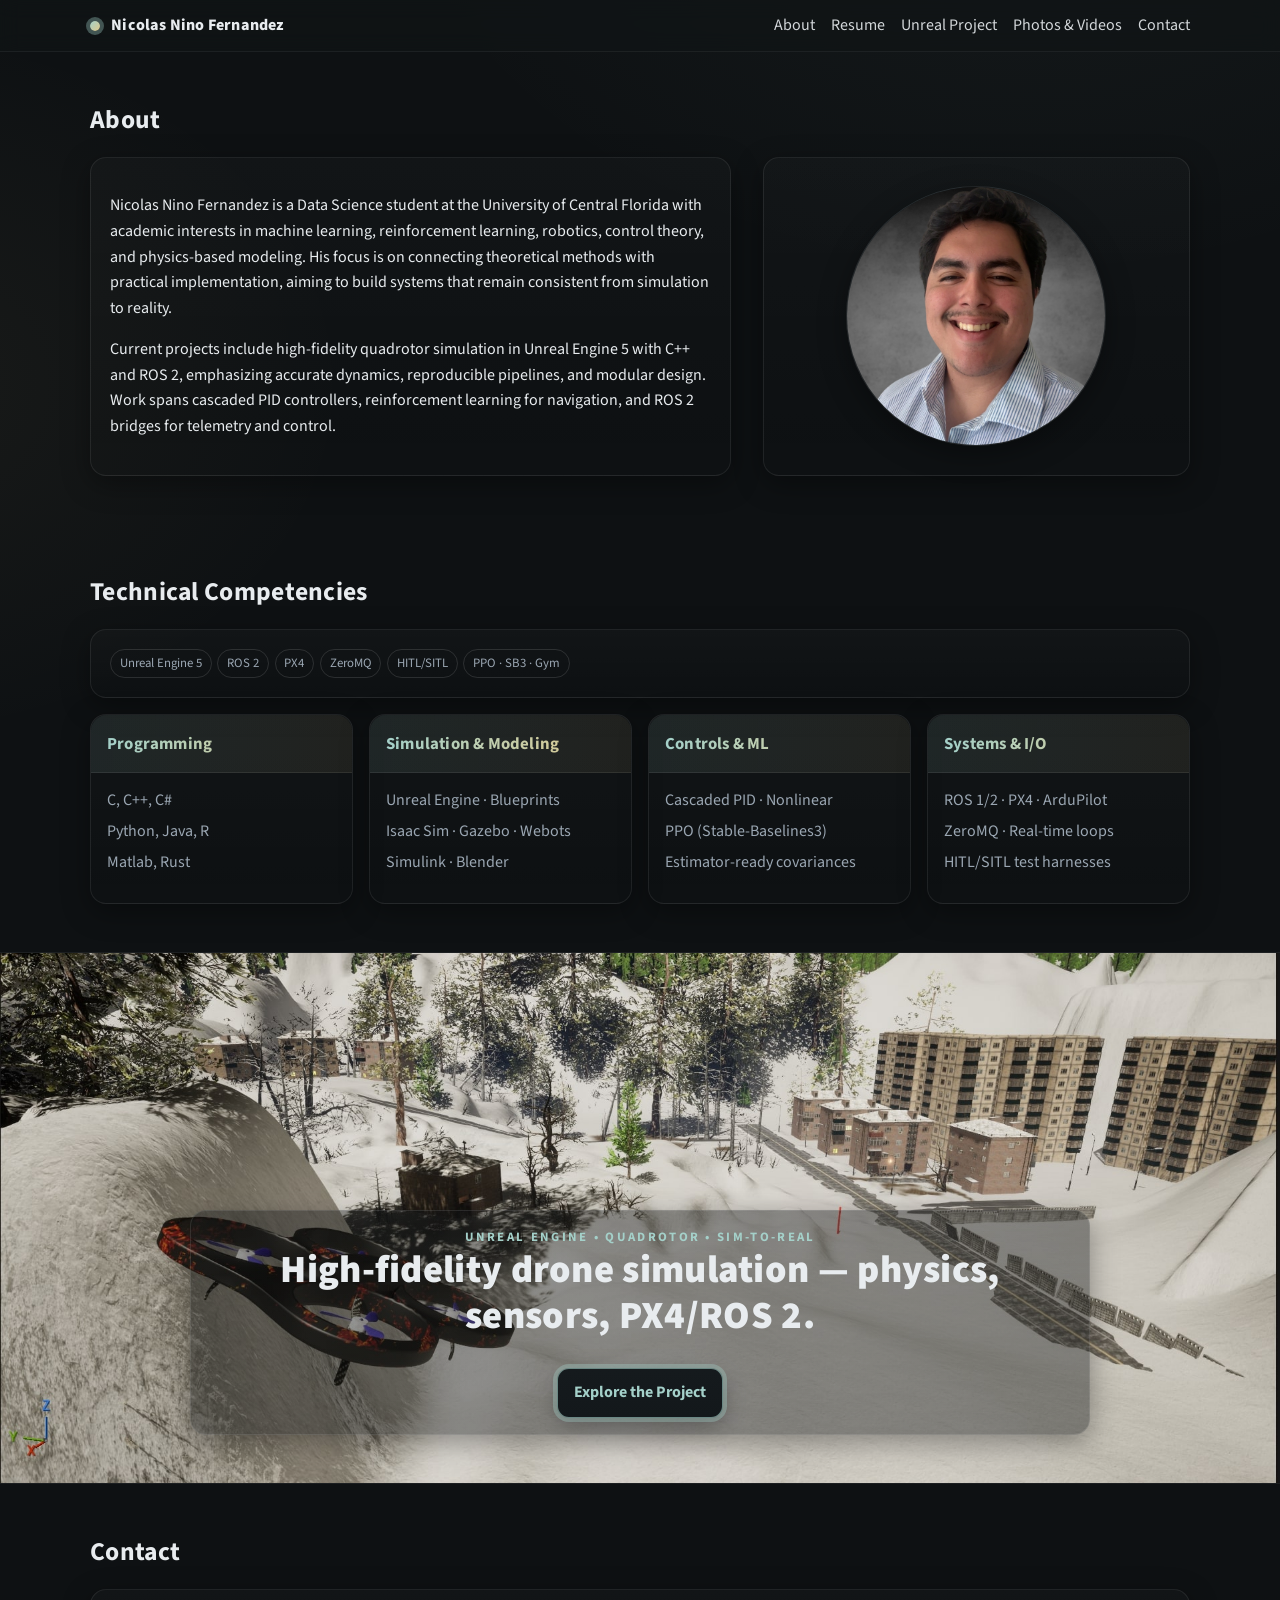
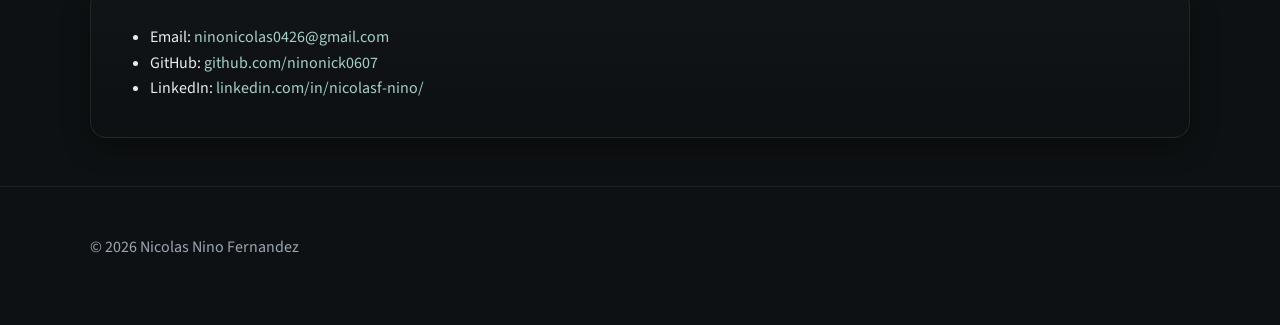
==== commit cad49496: "Push" ====
--- a/index.html
+++ b/index.html
@@ -3,7 +3,7 @@
 <head>
   <meta charset="utf-8" />
   <meta name="viewport" content="width=device-width, initial-scale=1" />
-  <title>Nicolas Nino — High-Fidelity Drone Simulation & Controls</title>
+  <title>Nicolas Nino Fernandez— High-Fidelity Drone Simulation & Controls</title>
   <meta name="description" content="Portfolio of Nicolas Nino — simulation engineer focused on Unreal Engine drone physics, controls, and sim-to-real." />
   <link rel="preconnect" href="https://fonts.googleapis.com">
   <link rel="preconnect" href="https://fonts.gstatic.com" crossorigin>
@@ -14,12 +14,12 @@
   <!-- Sticky nav -->
   <header class="nav">
     <div class="container nav-inner">
-      <div class="brand"><span class="dot"></span> <span>Nicolas Nino</span></div>
+      <div class="brand"><span class="dot"></span> <span>Nicolas Nino Fernandez</span></div>
       <nav class="nav-links">
         <a href="#about">About</a>
+        <a href="resume.html">Resume</a>
         <a href="projects.html">Unreal Project</a>
         <a href="media.html">Photos & Videos</a>
-        <a href="resume.html">Resume</a>
         <a href="#contact">Contact</a>
       </nav>
     </div>
@@ -32,14 +32,11 @@
       <div class="about">
         <div class="card">
           <p>
-            I’m Nicolas Nino (NN), a simulation engineer focused on accurate quadrotor dynamics,
-            robust controllers, and reproducible pipelines. I build in Unreal Engine 5 with C++ and ROS 2,
-            and I care about clean interfaces, unit consistency, and alignment between sim and real-world behavior.
-          </p>
-          <p>
-            Recent work includes re-architecting a full UE5 drone sim with cascaded PID and UI tooling,
-            training PPO agents for navigation tasks, and wiring ROS 2/ZeroMQ bridges for telemetry and control.
-          </p>
+        Nicolas Nino Fernandez is a Data Science student at the University of Central Florida with academic interests in machine learning, reinforcement learning, robotics, control theory, and physics-based modeling. His focus is on connecting theoretical methods with practical implementation, aiming to build systems that remain consistent from simulation to reality.  
+      </p>
+      <p>
+        Current projects include high-fidelity quadrotor simulation in Unreal Engine 5 with C++ and ROS 2, emphasizing accurate dynamics, reproducible pipelines, and modular design. Work spans cascaded PID controllers, reinforcement learning for navigation, and ROS 2 bridges for telemetry and control.  
+      </p>
         </div>
         <div class="card headshot-card">
           <div class="headshot">
@@ -123,15 +120,15 @@
       <div class="card">
         <ul>
           <li>Email: <a href="mailto:ninonicolas0426@gmail.com">ninonicolas0426@gmail.com</a></li>
-          <li>GitHub: <a href="https://github.com/yourusername" target="_blank" rel="noopener">github.com/yourusername</a></li>
-          <li>LinkedIn: <a href="https://www.linkedin.com/in/yourprofile" target="_blank" rel="noopener">linkedin.com/in/yourprofile</a></li>
+          <li>GitHub: <a href="https://github.com/ninonick0607" target="_blank" rel="noopener">github.com/ninonick0607</a></li>
+          <li>LinkedIn: <a href="https://www.linkedin.com/in/nicolasf-nino/" target="_blank" rel="noopener">linkedin.com/in/nicolasf-nino/</a></li>
         </ul>
       </div>
     </section>
   </main>
 
   <footer>
-    <div class="container">© <span id="y"></span> Nicolas Nino</div>
+    <div class="container">© <span id="y"></span> Nicolas Nino Fernandez</div>
   </footer>
 
   <script src="assets/script.js"></script>
--- a/assets/style.css
+++ b/assets/style.css
@@ -340,3 +340,57 @@
 /* If any old competency styles linger, neutralize them */
 .competency-grid, .even-list{ all:unset; }
 .headshot-card{ display:grid; place-items:center; text-align:center }
+
+/* === Lightbox (image expand with blur) === */
+body.modal-open{ overflow:hidden; }
+.lightbox{
+  position: fixed;
+  inset: 0;
+  display: none;
+  align-items: center;
+  justify-content: center;
+  z-index: 1000;
+  background: rgba(0,0,0,.45);
+  backdrop-filter: blur(6px);
+}
+.lightbox.is-open{ display:flex; }
+.lightbox__content{
+  position: relative;
+  max-width: min(94vw, 1200px);
+  max-height: 86vh;
+  width: auto;
+  margin: 0 1rem;
+  border-radius: 14px;
+  box-shadow: var(--shadow);
+  background: rgba(14,17,19,.85);
+  border: 1px solid rgba(255,255,255,.12);
+  overflow: hidden;
+}
+.lightbox__img{
+  display: block;
+  max-width: 100%;
+  max-height: 70vh;
+  width: 100%;
+  height: auto;
+  object-fit: contain;
+  background: #0e1113;
+}
+.lightbox__caption{
+  padding: .6rem .9rem;
+  color: var(--text);
+  font-size: .95rem;
+  border-top: 1px solid rgba(255,255,255,.10);
+  background: linear-gradient(180deg, rgba(14,17,19,.90), rgba(14,17,19,.85));
+}
+.lightbox__close{
+  position: absolute;
+  top: .4rem;
+  right: .4rem;
+  background: rgba(14,17,19,.7);
+  color: var(--text);
+  border: 1px solid rgba(255,255,255,.15);
+  border-radius: 10px;
+  padding: .25rem .5rem;
+  cursor: pointer;
+}
+.lightbox__close:hover{ background: rgba(14,17,19,.85); }
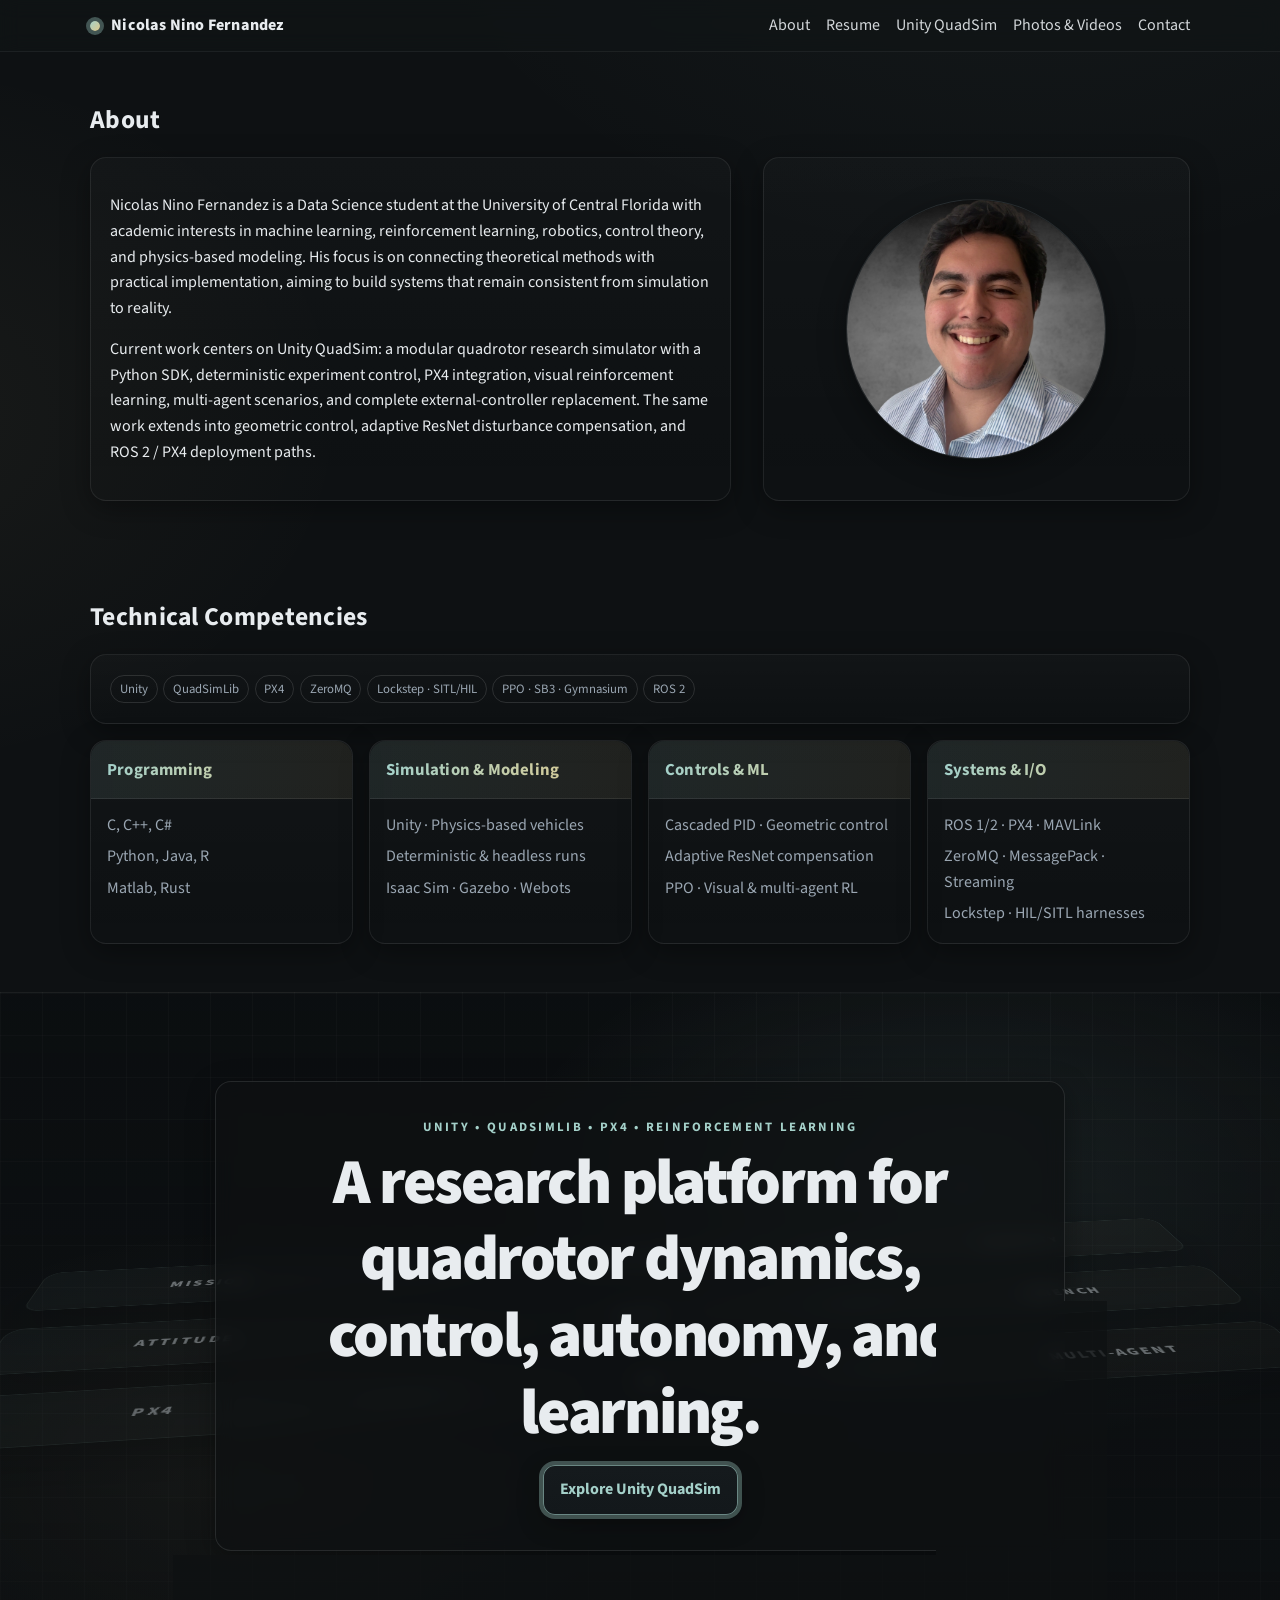
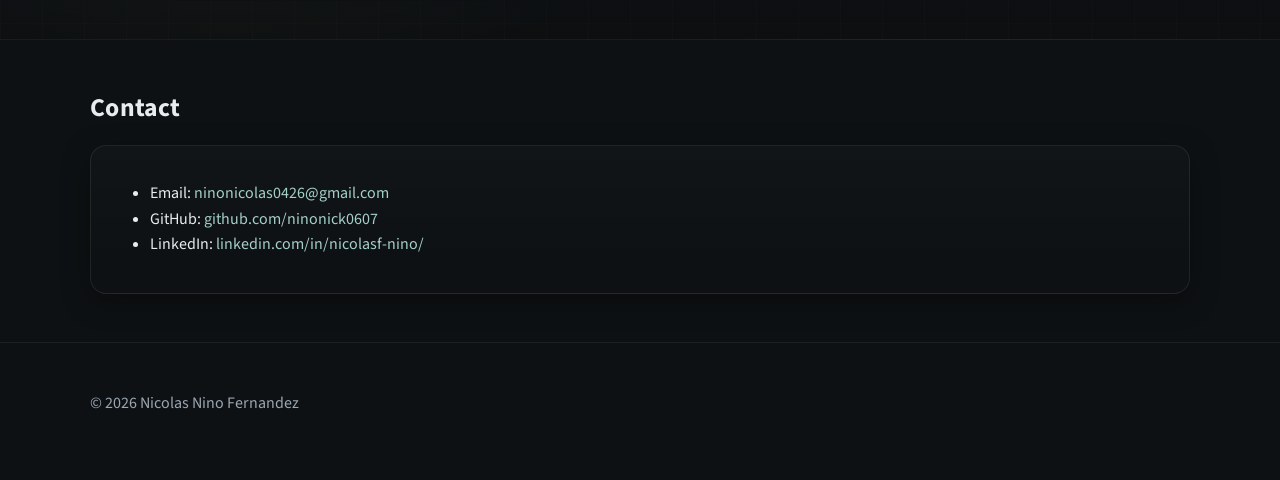
==== commit dfe5df54: "Push" ====
--- a/index.html
+++ b/index.html
@@ -3,8 +3,17 @@
 <head>
   <meta charset="utf-8" />
   <meta name="viewport" content="width=device-width, initial-scale=1" />
-  <title>Nicolas Nino Fernandez— High-Fidelity Drone Simulation & Controls</title>
-  <meta name="description" content="Portfolio of Nicolas Nino — simulation engineer focused on Unreal Engine drone physics, controls, and sim-to-real." />
+  <title>Nicolas Nino Fernandez — Drone Simulation, Controls &amp; Learning</title>
+  <meta name="description" content="Portfolio of Nicolas Nino Fernandez — simulation and controls work spanning Unity QuadSim, PX4, reinforcement learning, external controllers, and sim-to-real research." />
+  <meta property="og:type" content="website" />
+  <meta property="og:title" content="Nicolas Nino Fernandez — QuadSim, Controls &amp; Learning" />
+  <meta property="og:description" content="Unity QuadSim, PX4, reinforcement learning, multi-agent simulation, and complete external-controller replacement." />
+  <meta property="og:url" content="https://ninonick0607.github.io/" />
+  <meta property="og:image" content="https://ninonick0607.github.io/assets/img/quadsim-og.png" />
+  <meta property="og:image:width" content="1200" />
+  <meta property="og:image:height" content="630" />
+  <meta name="twitter:card" content="summary_large_image" />
+  <meta name="twitter:image" content="https://ninonick0607.github.io/assets/img/quadsim-og.png" />
   <link rel="preconnect" href="https://fonts.googleapis.com">
   <link rel="preconnect" href="https://fonts.gstatic.com" crossorigin>
   <link href="https://fonts.googleapis.com/css2?family=Source+Sans+3:wght@300;400;600;700;900&display=swap" rel="stylesheet">
@@ -18,7 +27,7 @@
       <nav class="nav-links">
         <a href="#about">About</a>
         <a href="resume.html">Resume</a>
-        <a href="projects.html">Unreal Project</a>
+        <a href="projects.html">Unity QuadSim</a>
         <a href="media.html">Photos & Videos</a>
         <a href="#contact">Contact</a>
       </nav>
@@ -35,7 +44,7 @@
         Nicolas Nino Fernandez is a Data Science student at the University of Central Florida with academic interests in machine learning, reinforcement learning, robotics, control theory, and physics-based modeling. His focus is on connecting theoretical methods with practical implementation, aiming to build systems that remain consistent from simulation to reality.  
       </p>
       <p>
-        Current projects include high-fidelity quadrotor simulation in Unreal Engine 5 with C++ and ROS 2, emphasizing accurate dynamics, reproducible pipelines, and modular design. Work spans cascaded PID controllers, reinforcement learning for navigation, and ROS 2 bridges for telemetry and control.  
+        Current work centers on Unity QuadSim: a modular quadrotor research simulator with a Python SDK, deterministic experiment control, PX4 integration, visual reinforcement learning, multi-agent scenarios, and complete external-controller replacement. The same work extends into geometric control, adaptive ResNet disturbance compensation, and ROS 2 / PX4 deployment paths.
       </p>
         </div>
         <div class="card headshot-card">
@@ -51,12 +60,13 @@
       <h2>Technical Competencies</h2>
 
       <div class="badges card" style="margin-bottom:1rem">
-        <span class="badge">Unreal Engine 5</span>
-        <span class="badge">ROS 2</span>
+        <span class="badge">Unity</span>
+        <span class="badge">QuadSimLib</span>
         <span class="badge">PX4</span>
         <span class="badge">ZeroMQ</span>
-        <span class="badge">HITL/SITL</span>
-        <span class="badge">PPO · SB3 · Gym</span>
+        <span class="badge">Lockstep · SITL/HIL</span>
+        <span class="badge">PPO · SB3 · Gymnasium</span>
+        <span class="badge">ROS 2</span>
       </div>
 
       <div class="comp-cards">
@@ -72,41 +82,45 @@
         <article class="comp-card">
           <header class="comp-card__head"><h3>Simulation & Modeling</h3></header>
           <ul class="comp-card__list">
-            <li>Unreal Engine · Blueprints</li>
+            <li>Unity · Physics-based vehicles</li>
+            <li>Deterministic &amp; headless runs</li>
             <li>Isaac Sim · Gazebo · Webots</li>
-            <li>Simulink · Blender</li>
           </ul>
         </article>
 
         <article class="comp-card">
           <header class="comp-card__head"><h3>Controls & ML</h3></header>
           <ul class="comp-card__list">
-            <li>Cascaded PID · Nonlinear</li>
-            <li>PPO (Stable-Baselines3)</li>
-            <li>Estimator-ready covariances</li>
+            <li>Cascaded PID · Geometric control</li>
+            <li>Adaptive ResNet compensation</li>
+            <li>PPO · Visual &amp; multi-agent RL</li>
           </ul>
         </article>
 
         <article class="comp-card">
           <header class="comp-card__head"><h3>Systems & I/O</h3></header>
           <ul class="comp-card__list">
-            <li>ROS 1/2 · PX4 · ArduPilot</li>
-            <li>ZeroMQ · Real-time loops</li>
-            <li>HITL/SITL test harnesses</li>
+            <li>ROS 1/2 · PX4 · MAVLink</li>
+            <li>ZeroMQ · MessagePack · Streaming</li>
+            <li>Lockstep · HIL/SITL harnesses</li>
           </ul>
         </article>
       </div>
     </section>
   </main>
 
-  <!-- UNREAL project band (full-bleed, no parallax) -->
-  <section class="immersive">
-    <img class="immersive-img" src="assets/img/unreal-hero.jpg" alt="Unreal Engine drone simulation scene">
+  <!-- QuadSim project band -->
+  <section class="immersive immersive--system">
+    <div class="immersive-system" aria-hidden="true">
+      <div class="immersive-system__rail"><span>MISSION</span><i></i><span>POSITION</span><i></i><span>VELOCITY</span></div>
+      <div class="immersive-system__rail"><span>ATTITUDE</span><i></i><span>RATE</span><i></i><span>WRENCH</span></div>
+      <div class="immersive-system__rail"><span>PX4</span><i></i><span>RL</span><i></i><span>MULTI-AGENT</span></div>
+    </div>
     <div class="immersive__overlay">
       <div class="immersive__text">
-        <div class="kicker">Unreal Engine • Quadrotor • Sim-to-Real</div>
-        <h1 class="tagline">High-fidelity drone simulation — physics, sensors, PX4/ROS 2.</h1>
-        <a class="btn primary immersive__cta" href="projects.html">Explore the Project</a>
+        <div class="kicker">Unity • QuadSimLib • PX4 • Reinforcement Learning</div>
+        <h1 class="tagline">A research platform for quadrotor dynamics, control, autonomy, and learning.</h1>
+        <a class="btn primary immersive__cta" href="projects.html">Explore Unity QuadSim</a>
       </div>
     </div>
   </section>
--- a/assets/style.css
+++ b/assets/style.css
@@ -152,6 +152,68 @@
   pointer-events:auto; /* make the button clickable */
 }
 
+.immersive--system{
+  min-height:clamp(520px,72vh,780px);
+  overflow:hidden;
+  background:
+    radial-gradient(700px 420px at 75% 30%,rgba(164,208,201,.12),transparent 65%),
+    radial-gradient(600px 380px at 18% 75%,rgba(224,201,140,.08),transparent 65%),
+    linear-gradient(rgba(255,255,255,.025) 1px,transparent 1px),
+    linear-gradient(90deg,rgba(255,255,255,.025) 1px,transparent 1px),
+    #0b0e10;
+  background-size:auto,auto,42px 42px,42px 42px,auto;
+}
+.immersive-system{
+  position:absolute;
+  inset:0;
+  display:grid;
+  align-content:center;
+  gap:clamp(1rem,3vw,2rem);
+  width:min(1200px,92%);
+  margin:auto;
+  transform:perspective(1100px) rotateX(58deg) rotateZ(-6deg) scale(1.05);
+  opacity:.72;
+}
+.immersive-system__rail{
+  display:grid;
+  grid-template-columns:1fr minmax(60px,.35fr) 1fr minmax(60px,.35fr) 1fr;
+  align-items:center;
+  gap:1rem;
+  padding:clamp(.9rem,2vw,1.5rem);
+  border:1px solid rgba(164,208,201,.16);
+  border-radius:16px;
+  background:linear-gradient(90deg,rgba(164,208,201,.07),rgba(255,255,255,.015),rgba(224,201,140,.05));
+  box-shadow:0 24px 60px rgba(0,0,0,.35);
+}
+.immersive-system__rail span{
+  color:#d7dfe3;
+  font-size:clamp(.68rem,1.4vw,1rem);
+  font-weight:800;
+  letter-spacing:.15em;
+  text-align:center;
+}
+.immersive-system__rail i{
+  height:2px;
+  background:linear-gradient(90deg,transparent,var(--accent),transparent);
+  box-shadow:0 0 14px rgba(164,208,201,.4);
+}
+.immersive--system .immersive__overlay{
+  justify-content:center;
+  background:linear-gradient(180deg,rgba(14,17,19,.18),rgba(14,17,19,.54));
+}
+.immersive--system .immersive__text{
+  max-width:850px;
+  margin:auto;
+  padding:clamp(1.3rem,3vw,2.2rem);
+  background:rgba(14,17,19,.72);
+  backdrop-filter:blur(10px);
+}
+.immersive--system .tagline{
+  margin:.45rem 0 0;
+  font-size:clamp(2.1rem,5vw,4.6rem);
+  letter-spacing:-.035em;
+}
+
 /* === Projects Page: Feature Heroes & Alternating Sections === */
 .page-intro{ padding-top: 2.2rem; }
 
@@ -394,3 +456,696 @@
   cursor: pointer;
 }
 .lightbox__close:hover{ background: rgba(14,17,19,.85); }
+
+/* === Unity QuadSim project showcase === */
+:focus-visible{
+  outline:2px solid var(--accent-2);
+  outline-offset:3px;
+}
+
+[id]{ scroll-margin-top:120px; }
+
+.brand{
+  color:var(--text);
+}
+.brand:hover{ text-decoration:none; }
+.nav a[aria-current="page"]{ color:var(--accent); }
+
+.project-intro{
+  display:grid;
+  grid-template-columns:minmax(0,1.15fr) minmax(340px,.85fr);
+  gap:clamp(2rem,5vw,5rem);
+  align-items:center;
+  min-height:680px;
+  padding:clamp(4.5rem,9vw,8rem) 0;
+}
+.project-intro h1{
+  max-width:760px;
+  margin:.5rem 0 1rem;
+  font-size:clamp(3rem,7vw,6.5rem);
+  line-height:.94;
+  letter-spacing:-.045em;
+}
+.project-lede{
+  max-width:690px;
+  margin:0;
+  color:var(--muted);
+  font-size:clamp(1.05rem,1.8vw,1.28rem);
+  line-height:1.65;
+}
+.project-intro .cta{ margin-top:1.6rem; }
+
+.project-console{
+  position:relative;
+  overflow:hidden;
+  border:1px solid rgba(164,208,201,.25);
+  border-radius:22px;
+  background:
+    linear-gradient(rgba(164,208,201,.04) 1px,transparent 1px),
+    linear-gradient(90deg,rgba(164,208,201,.04) 1px,transparent 1px),
+    linear-gradient(160deg,#151b1e,#0c0f11);
+  background-size:28px 28px,28px 28px,auto;
+  box-shadow:0 34px 80px rgba(0,0,0,.48),0 0 0 1px rgba(255,255,255,.02) inset;
+}
+.project-console::after{
+  content:"";
+  position:absolute;
+  width:250px;
+  height:250px;
+  right:-110px;
+  top:-110px;
+  border-radius:50%;
+  background:rgba(164,208,201,.1);
+  filter:blur(25px);
+  pointer-events:none;
+}
+.project-console__bar{
+  display:flex;
+  justify-content:space-between;
+  gap:1rem;
+  padding:.75rem 1rem;
+  color:var(--muted);
+  border-bottom:1px solid rgba(255,255,255,.08);
+  background:rgba(255,255,255,.025);
+  font-size:.7rem;
+  font-weight:700;
+  letter-spacing:.12em;
+}
+.status-dot{
+  display:inline-block;
+  width:7px;
+  height:7px;
+  margin-right:.4rem;
+  border-radius:50%;
+  background:var(--muted);
+  vertical-align:1px;
+}
+.status-dot.is-live{
+  background:#8ce0b6;
+  box-shadow:0 0 0 4px rgba(140,224,182,.1),0 0 16px rgba(140,224,182,.5);
+}
+.project-console__body{ padding:1.6rem; }
+.project-console__label{
+  margin:0 0 .7rem;
+  color:var(--accent-2);
+  font-size:.72rem;
+  font-weight:800;
+  letter-spacing:.16em;
+}
+.console-stack{ display:grid; gap:.45rem; }
+.console-stack span{
+  position:relative;
+  display:block;
+  padding:.55rem .75rem;
+  border:1px solid rgba(255,255,255,.08);
+  border-radius:9px;
+  color:#cbd5db;
+  background:linear-gradient(90deg,rgba(164,208,201,.1),rgba(255,255,255,.015));
+  font-size:.74rem;
+  font-weight:700;
+  letter-spacing:.12em;
+}
+.console-stack span::after{
+  content:"";
+  position:absolute;
+  top:50%;
+  right:.8rem;
+  width:38%;
+  height:2px;
+  border-radius:2px;
+  background:linear-gradient(90deg,transparent,var(--accent));
+  opacity:.7;
+}
+.console-readout{
+  display:grid;
+  grid-template-columns:repeat(3,1fr);
+  gap:.6rem;
+  margin-top:1.3rem;
+}
+.console-readout div{
+  min-width:0;
+  padding:.7rem;
+  border-top:1px solid rgba(255,255,255,.1);
+}
+.console-readout strong,.console-readout span{ display:block; }
+.console-readout strong{ color:var(--text);font-size:.9rem; }
+.console-readout span{ color:var(--muted);font-size:.66rem;line-height:1.25; }
+
+.project-nav-wrap{
+  position:sticky;
+  top:57px;
+  z-index:40;
+  border-top:1px solid rgba(255,255,255,.06);
+  border-bottom:1px solid rgba(255,255,255,.08);
+  background:rgba(13,16,18,.88);
+  backdrop-filter:blur(12px);
+}
+.project-nav{
+  display:flex;
+  gap:1.25rem;
+  overflow-x:auto;
+  scrollbar-width:none;
+  padding:.72rem 0;
+  white-space:nowrap;
+}
+.project-nav::-webkit-scrollbar{ display:none; }
+.project-nav a{
+  flex:none;
+  color:var(--muted);
+  font-size:.78rem;
+  font-weight:700;
+  letter-spacing:.06em;
+  text-transform:uppercase;
+}
+.project-nav a:hover{ color:var(--text);text-decoration:none; }
+
+.capability-overview{ padding:5.5rem 0; }
+.section-heading{
+  display:grid;
+  grid-template-columns:minmax(0,1fr) minmax(300px,.65fr);
+  gap:clamp(2rem,6vw,6rem);
+  align-items:end;
+  margin-bottom:2rem;
+}
+.section-heading h2{
+  max-width:700px;
+  margin:.4rem 0 0;
+  font-size:clamp(1.7rem,2.8vw,2.65rem);
+  line-height:1.12;
+  letter-spacing:-.018em;
+}
+.section-heading > p{
+  margin:0;
+  color:var(--muted);
+  font-size:1.02rem;
+}
+.capability-grid{
+  display:grid;
+  grid-template-columns:repeat(3,1fr);
+  gap:1rem;
+}
+.capability-card,.architecture-grid article,.api-support-grid article{
+  position:relative;
+  overflow:hidden;
+  border:1px solid rgba(255,255,255,.08);
+  border-radius:var(--radius);
+  background:linear-gradient(155deg,rgba(255,255,255,.035),rgba(255,255,255,.005));
+  box-shadow:0 18px 44px rgba(0,0,0,.22);
+}
+.capability-card{ min-height:205px;padding:1.25rem; }
+.capability-card > span{
+  color:var(--accent-2);
+  font-size:.72rem;
+  font-weight:800;
+  letter-spacing:.15em;
+}
+.capability-card h3{ margin:2.8rem 0 .25rem;font-size:1.25rem; }
+.capability-card p{ margin:0;color:var(--muted);line-height:1.5; }
+
+.section-divider{
+  display:flex;
+  align-items:center;
+  gap:1.4rem;
+  width:min(1400px,94%);
+  margin:0 auto;
+  color:rgba(232,236,239,.45);
+  font-size:.68rem;
+  font-weight:800;
+  letter-spacing:.22em;
+}
+.section-divider::before,.section-divider::after{
+  content:"";
+  flex:1;
+  height:1px;
+  background:linear-gradient(90deg,transparent,rgba(164,208,201,.22));
+}
+.section-divider::after{ background:linear-gradient(90deg,rgba(224,201,140,.22),transparent); }
+
+.feature--showcase{
+  min-height:650px;
+  gap:clamp(2rem,5vw,5rem);
+  padding:clamp(4.5rem,8vw,7rem) 0;
+}
+.feature--showcase .feature__media,.feature--showcase .feature__text{
+  min-width:0;
+}
+.feature--showcase .feature__text{
+  padding:0;
+  border:0;
+  background:none;
+  box-shadow:none;
+}
+.feature-label{
+  display:flex;
+  align-items:center;
+  gap:.65rem;
+  margin-bottom:1rem;
+  color:var(--accent);
+  font-size:.75rem;
+  font-weight:800;
+  letter-spacing:.14em;
+  text-transform:uppercase;
+}
+.feature-label span{
+  display:grid;
+  place-items:center;
+  width:28px;
+  height:28px;
+  border:1px solid rgba(164,208,201,.35);
+  border-radius:50%;
+  color:var(--accent-2);
+}
+.feature--showcase .feature__text h2{
+  max-width:650px;
+  margin:0 0 1rem;
+  background:none;
+  color:var(--text);
+  font-size:clamp(1.7rem,2.8vw,2.55rem);
+  line-height:1.12;
+  letter-spacing:-.018em;
+}
+.feature--showcase .feature__text > p{
+  color:#c5ced4;
+  font-size:1.05rem;
+}
+.feature--showcase .feature__bullets{
+  margin:1.25rem 0 0;
+  padding:0;
+  list-style:none;
+}
+.feature--showcase .feature__bullets li{
+  position:relative;
+  margin:.7rem 0;
+  padding-left:1.35rem;
+  color:var(--muted);
+  line-height:1.5;
+}
+.feature--showcase .feature__bullets li::before{
+  content:"";
+  position:absolute;
+  top:.67em;
+  left:0;
+  width:6px;
+  height:6px;
+  border-radius:50%;
+  background:linear-gradient(135deg,var(--accent),var(--accent-2));
+  box-shadow:0 0 0 4px rgba(164,208,201,.07);
+}
+.feature-tags{
+  display:flex;
+  flex-wrap:wrap;
+  gap:.45rem;
+  margin-top:1.4rem;
+}
+.feature-tags span{
+  padding:.3rem .65rem;
+  border:1px solid rgba(255,255,255,.1);
+  border-radius:999px;
+  color:#b7c2c9;
+  background:rgba(255,255,255,.025);
+  font-size:.76rem;
+  font-weight:600;
+}
+
+.demo-slot{
+  position:relative;
+  display:grid;
+  grid-template-rows:auto 1fr auto;
+  width:100%;
+  min-height:0;
+  aspect-ratio:16/10;
+  overflow:hidden;
+  padding:0;
+  border:1px solid rgba(164,208,201,.2);
+  border-radius:20px;
+  background:
+    radial-gradient(circle at 78% 22%,rgba(164,208,201,.13),transparent 30%),
+    linear-gradient(rgba(255,255,255,.025) 1px,transparent 1px),
+    linear-gradient(90deg,rgba(255,255,255,.025) 1px,transparent 1px),
+    #101518;
+  background-size:auto,34px 34px,34px 34px,auto;
+  box-shadow:0 24px 60px rgba(0,0,0,.38);
+}
+.feature__media.demo-slot{ padding:0; }
+.feature__media > .demo-slot{ margin:0; }
+.demo-slot::before{
+  content:"";
+  position:absolute;
+  inset:18% 8%;
+  border:1px solid rgba(164,208,201,.08);
+  border-radius:50%;
+  transform:rotate(-12deg);
+  box-shadow:0 0 0 28px rgba(164,208,201,.018),0 0 0 56px rgba(164,208,201,.012);
+}
+.demo-slot__chrome,.demo-slot__meta{
+  position:relative;
+  z-index:2;
+  display:flex;
+  align-items:center;
+  justify-content:space-between;
+  gap:1rem;
+  padding:.75rem 1rem;
+  color:rgba(232,236,239,.54);
+  font-size:.65rem;
+  font-weight:800;
+  letter-spacing:.13em;
+}
+.demo-slot__chrome{ border-bottom:1px solid rgba(255,255,255,.06); }
+.demo-slot__meta{ border-top:1px solid rgba(255,255,255,.06); }
+.demo-slot__preview{
+  position:relative;
+  z-index:2;
+  align-self:center;
+  max-width:78%;
+  padding:2rem;
+}
+.demo-slot__preview::before{
+  content:"";
+  display:grid;
+  place-items:center;
+  width:52px;
+  height:52px;
+  margin-bottom:1.2rem;
+  border:1px solid rgba(224,201,140,.42);
+  border-radius:50%;
+  background:radial-gradient(circle,rgba(224,201,140,.32) 0 4px,transparent 5px);
+  box-shadow:0 0 0 8px rgba(224,201,140,.035);
+}
+.demo-slot__eyebrow{
+  display:block;
+  margin-bottom:.35rem;
+  color:var(--accent-2);
+  font-size:.68rem;
+  font-weight:800;
+  letter-spacing:.14em;
+  text-transform:uppercase;
+}
+.demo-slot__preview strong{
+  display:block;
+  color:var(--text);
+  font-size:clamp(1.5rem,3vw,2.5rem);
+  line-height:1.05;
+}
+.demo-slot__preview p{
+  margin:.75rem 0 0;
+  color:var(--muted);
+  font-size:.92rem;
+  line-height:1.45;
+}
+.demo-slot__preview--trace::after,.demo-slot__preview--wind::after,.demo-slot__preview--sensor::after,.demo-slot__preview--camera::after{
+  content:"";
+  position:absolute;
+  left:2rem;
+  right:-30%;
+  bottom:-1.2rem;
+  height:34px;
+  border-top:2px solid rgba(164,208,201,.25);
+  border-radius:50%;
+  transform:rotate(-4deg);
+}
+.demo-slot__preview--wind::after{ transform:skewX(-25deg);border-top-style:dashed; }
+.demo-slot__preview--sensor::after{ border-radius:0;transform:none;background:repeating-linear-gradient(90deg,transparent 0 10px,rgba(164,208,201,.2) 11px 12px); }
+.demo-slot__preview--camera::after{ height:54px;border:1px solid rgba(164,208,201,.16);border-radius:4px;transform:rotate(2deg); }
+
+.metric-row{
+  display:grid;
+  grid-template-columns:repeat(3,1fr);
+  gap:.7rem;
+  margin-top:1.6rem;
+}
+.metric-row div{
+  padding:.8rem;
+  border-left:2px solid rgba(164,208,201,.35);
+  background:rgba(255,255,255,.02);
+}
+.metric-row strong,.metric-row span{ display:block; }
+.metric-row strong{ color:var(--accent-2);font-size:1rem; }
+.metric-row span{ color:var(--muted);font-size:.7rem;line-height:1.3; }
+
+.api-section{ padding:clamp(5rem,9vw,8rem) 0; }
+.section-heading--api{ align-items:start; }
+.api-explorer{
+  display:grid;
+  grid-template-columns:270px 1fr;
+  gap:0;
+  overflow:hidden;
+  padding:0;
+  border-color:rgba(164,208,201,.18);
+  background:#101416;
+}
+.api-explorer__tabs{
+  display:flex;
+  flex-direction:column;
+  padding:.7rem;
+  border-right:1px solid rgba(255,255,255,.08);
+  background:rgba(255,255,255,.018);
+}
+.api-tab{
+  width:100%;
+  padding:.78rem .85rem;
+  border:0;
+  border-radius:9px;
+  color:var(--muted);
+  background:transparent;
+  font:inherit;
+  font-size:.88rem;
+  font-weight:700;
+  text-align:left;
+  cursor:pointer;
+}
+.api-tab:hover{ color:var(--text);background:rgba(255,255,255,.035); }
+.api-tab.is-active{
+  color:var(--text);
+  background:linear-gradient(90deg,rgba(164,208,201,.14),rgba(224,201,140,.05));
+  box-shadow:0 0 0 1px rgba(164,208,201,.16) inset;
+}
+.api-explorer__display{
+  display:grid;
+  grid-template-columns:minmax(280px,1fr) minmax(280px,.9fr);
+  gap:2rem;
+  min-height:490px;
+  padding:clamp(1.5rem,4vw,3rem);
+  background:
+    radial-gradient(circle at 80% 20%,rgba(164,208,201,.06),transparent 30%),
+    linear-gradient(rgba(255,255,255,.018) 1px,transparent 1px),
+    linear-gradient(90deg,rgba(255,255,255,.018) 1px,transparent 1px);
+  background-size:auto,28px 28px,28px 28px;
+}
+.api-output{ align-self:center; }
+.api-output__status{
+  margin-bottom:1.3rem;
+  color:var(--accent);
+  font-size:.68rem;
+  font-weight:800;
+  letter-spacing:.15em;
+}
+.api-output h3{
+  margin:0 0 .7rem;
+  font-size:clamp(1.65rem,2.8vw,2.5rem);
+  line-height:1.08;
+}
+.api-output > p{ color:#c0cad0;font-size:1.04rem; }
+.api-boundary{
+  margin-top:1.5rem;
+  padding:1rem;
+  border:1px solid rgba(224,201,140,.15);
+  border-radius:12px;
+  background:rgba(224,201,140,.035);
+}
+.api-boundary span,.api-boundary strong{ display:block; }
+.api-boundary span{ margin-bottom:.25rem;color:var(--accent-2);font-size:.7rem;font-weight:800;letter-spacing:.12em;text-transform:uppercase; }
+.api-boundary strong{ color:#d7dde1;font-size:.9rem;line-height:1.45; }
+.control-stack{
+  align-self:center;
+  display:grid;
+  gap:.45rem;
+}
+.control-stack span{
+  position:relative;
+  padding:.7rem .9rem;
+  border:1px solid rgba(255,255,255,.055);
+  border-radius:9px;
+  color:rgba(154,166,178,.44);
+  background:rgba(0,0,0,.16);
+  font-size:.73rem;
+  font-weight:800;
+  letter-spacing:.11em;
+  text-transform:uppercase;
+  transition:color .2s ease,border-color .2s ease,background .2s ease,transform .2s ease;
+}
+.control-stack span.is-active{
+  color:var(--text);
+  border-color:rgba(164,208,201,.35);
+  background:linear-gradient(90deg,rgba(164,208,201,.12),rgba(164,208,201,.02));
+  transform:translateX(-6px);
+}
+.control-stack span.is-active::after{
+  content:"ACTIVE";
+  position:absolute;
+  top:50%;
+  right:.8rem;
+  transform:translateY(-50%);
+  color:var(--accent);
+  font-size:.58rem;
+}
+.api-support-grid{
+  display:grid;
+  grid-template-columns:repeat(4,1fr);
+  gap:1rem;
+  margin-top:1rem;
+}
+.api-support-grid article{ min-height:190px;padding:1.1rem; }
+.api-support-grid article > span,.architecture-grid article > span{
+  color:var(--accent-2);
+  font-size:.7rem;
+  font-weight:800;
+  letter-spacing:.13em;
+  text-transform:uppercase;
+}
+.api-support-grid h3,.architecture-grid h3{ margin:2rem 0 .35rem; }
+.api-support-grid p,.architecture-grid p{ margin:0;color:var(--muted);font-size:.9rem;line-height:1.45; }
+
+.system-flow{
+  display:flex;
+  align-items:center;
+  justify-content:center;
+  gap:.55rem;
+  flex-wrap:wrap;
+  margin-top:.6rem;
+  padding:1rem;
+  border:1px solid rgba(255,255,255,.07);
+  border-radius:12px;
+  background:#0f1315;
+}
+.system-flow span{
+  padding:.35rem .6rem;
+  border:1px solid rgba(164,208,201,.2);
+  border-radius:999px;
+  color:#d2dadd;
+  font-size:.72rem;
+}
+.system-flow b{ color:var(--muted);font-size:.67rem;font-weight:600; }
+
+.status-list{ display:grid;gap:.8rem;margin-top:1.4rem; }
+.status-list > div{
+  display:grid;
+  grid-template-columns:86px 1fr;
+  gap:.8rem;
+  align-items:start;
+  padding:.85rem 0;
+  border-top:1px solid rgba(255,255,255,.07);
+}
+.status-list p{ margin:0;color:var(--muted);line-height:1.45; }
+.status-pill{
+  display:inline-flex;
+  justify-content:center;
+  padding:.25rem .5rem;
+  border-radius:999px;
+  font-size:.68rem;
+  font-weight:800;
+}
+.status-pill.is-ready{ color:#b8efd2;background:rgba(93,194,142,.11);border:1px solid rgba(93,194,142,.2); }
+.status-pill.is-wip{ color:#f0d894;background:rgba(224,201,140,.1);border:1px solid rgba(224,201,140,.2); }
+
+.architecture-band{
+  margin-top:2rem;
+  padding:clamp(5rem,9vw,8rem) 0;
+  border-top:1px solid rgba(255,255,255,.07);
+  border-bottom:1px solid rgba(255,255,255,.07);
+  background:
+    radial-gradient(900px 600px at 20% 50%,rgba(164,208,201,.05),transparent 65%),
+    #101416;
+}
+.architecture-grid{
+  display:grid;
+  grid-template-columns:repeat(3,1fr);
+  gap:1rem;
+}
+.architecture-grid article{ min-height:220px;padding:1.3rem; }
+
+.media-plan{ padding:clamp(5rem,9vw,8rem) 0; }
+.shot-list{
+  display:grid;
+  grid-template-columns:repeat(2,1fr);
+  gap:0 2rem;
+  border-top:1px solid rgba(255,255,255,.09);
+}
+.shot-list > div{
+  display:grid;
+  grid-template-columns:48px 1fr;
+  gap:1rem;
+  align-items:start;
+  padding:1.1rem 0;
+  border-bottom:1px solid rgba(255,255,255,.08);
+}
+.shot-list span{ color:var(--accent-2);font-size:.75rem;font-weight:800;letter-spacing:.12em; }
+.shot-list p{ margin:0;color:var(--muted); }
+.shot-list strong{ color:var(--text); }
+
+.project-cta{
+  display:grid;
+  grid-template-columns:1fr auto;
+  gap:2rem;
+  align-items:end;
+  margin-bottom:6rem;
+  padding:clamp(1.5rem,5vw,3rem);
+  border:1px solid rgba(164,208,201,.2);
+  border-radius:22px;
+  background:linear-gradient(135deg,rgba(164,208,201,.09),rgba(224,201,140,.035));
+  box-shadow:var(--shadow);
+}
+.project-cta h2{ max-width:760px;margin:.45rem 0 0;font-size:clamp(1.65rem,2.8vw,2.45rem);line-height:1.1; }
+.project-cta .cta{ justify-content:flex-end; }
+
+@media (max-width:1100px){
+  .project-intro{ grid-template-columns:1fr;min-height:auto; }
+  .project-console{ max-width:720px; }
+  .api-explorer__display{ grid-template-columns:1fr; }
+  .control-stack{ grid-template-columns:repeat(2,1fr); }
+  .control-stack span.is-active{ transform:none; }
+  .api-support-grid{ grid-template-columns:repeat(2,1fr); }
+  .project-cta{ grid-template-columns:1fr;align-items:start; }
+  .project-cta .cta{ justify-content:flex-start; }
+}
+
+@media (max-width:820px){
+  .project-nav-wrap{ position:relative;top:auto; }
+  .section-heading{ grid-template-columns:1fr;gap:1rem;align-items:start; }
+  .capability-grid,.architecture-grid{ grid-template-columns:repeat(2,1fr); }
+  .api-explorer{ grid-template-columns:1fr; }
+  .api-explorer__tabs{
+    flex-direction:row;
+    overflow-x:auto;
+    border-right:0;
+    border-bottom:1px solid rgba(255,255,255,.08);
+  }
+  .api-tab{ flex:0 0 auto;width:auto;white-space:nowrap; }
+  .shot-list{ grid-template-columns:1fr; }
+}
+
+@media (max-width:600px){
+  .nav-inner{ align-items:flex-start;gap:.7rem; }
+  .brand span:last-child{ max-width:145px;line-height:1.1; }
+  .nav-links{ justify-content:flex-end;gap:.45rem .75rem;font-size:.8rem; }
+  .project-intro{ padding:4rem 0; }
+  .project-intro h1{ font-size:clamp(2.8rem,15vw,4.4rem); }
+  .project-console__bar{ align-items:flex-start;flex-direction:column; }
+  .console-readout{ grid-template-columns:1fr; }
+  .capability-grid,.architecture-grid,.api-support-grid{ grid-template-columns:1fr; }
+  .feature--showcase{ min-height:0;padding:4rem 0; }
+  .feature--showcase .feature__text h2{ font-size:1.85rem; }
+  .demo-slot{ aspect-ratio:4/5; }
+  .demo-slot__preview{ max-width:100%;padding:1.25rem; }
+  .demo-slot__preview--trace::after,.demo-slot__preview--wind::after,.demo-slot__preview--sensor::after,.demo-slot__preview--camera::after{ left:1.25rem; }
+  .demo-slot__chrome,.demo-slot__meta{ align-items:flex-start;flex-direction:column;gap:.25rem; }
+  .metric-row{ grid-template-columns:1fr; }
+  .api-explorer__display{ min-height:0;padding:1.25rem; }
+  .control-stack{ grid-template-columns:1fr; }
+  .status-list > div{ grid-template-columns:1fr;gap:.45rem; }
+  .project-cta{ margin-bottom:4rem; }
+}
+
+@media (prefers-reduced-motion:reduce){
+  html{ scroll-behavior:auto; }
+  *,*::before,*::after{ transition-duration:.01ms !important;animation-duration:.01ms !important;animation-iteration-count:1 !important; }
+}
